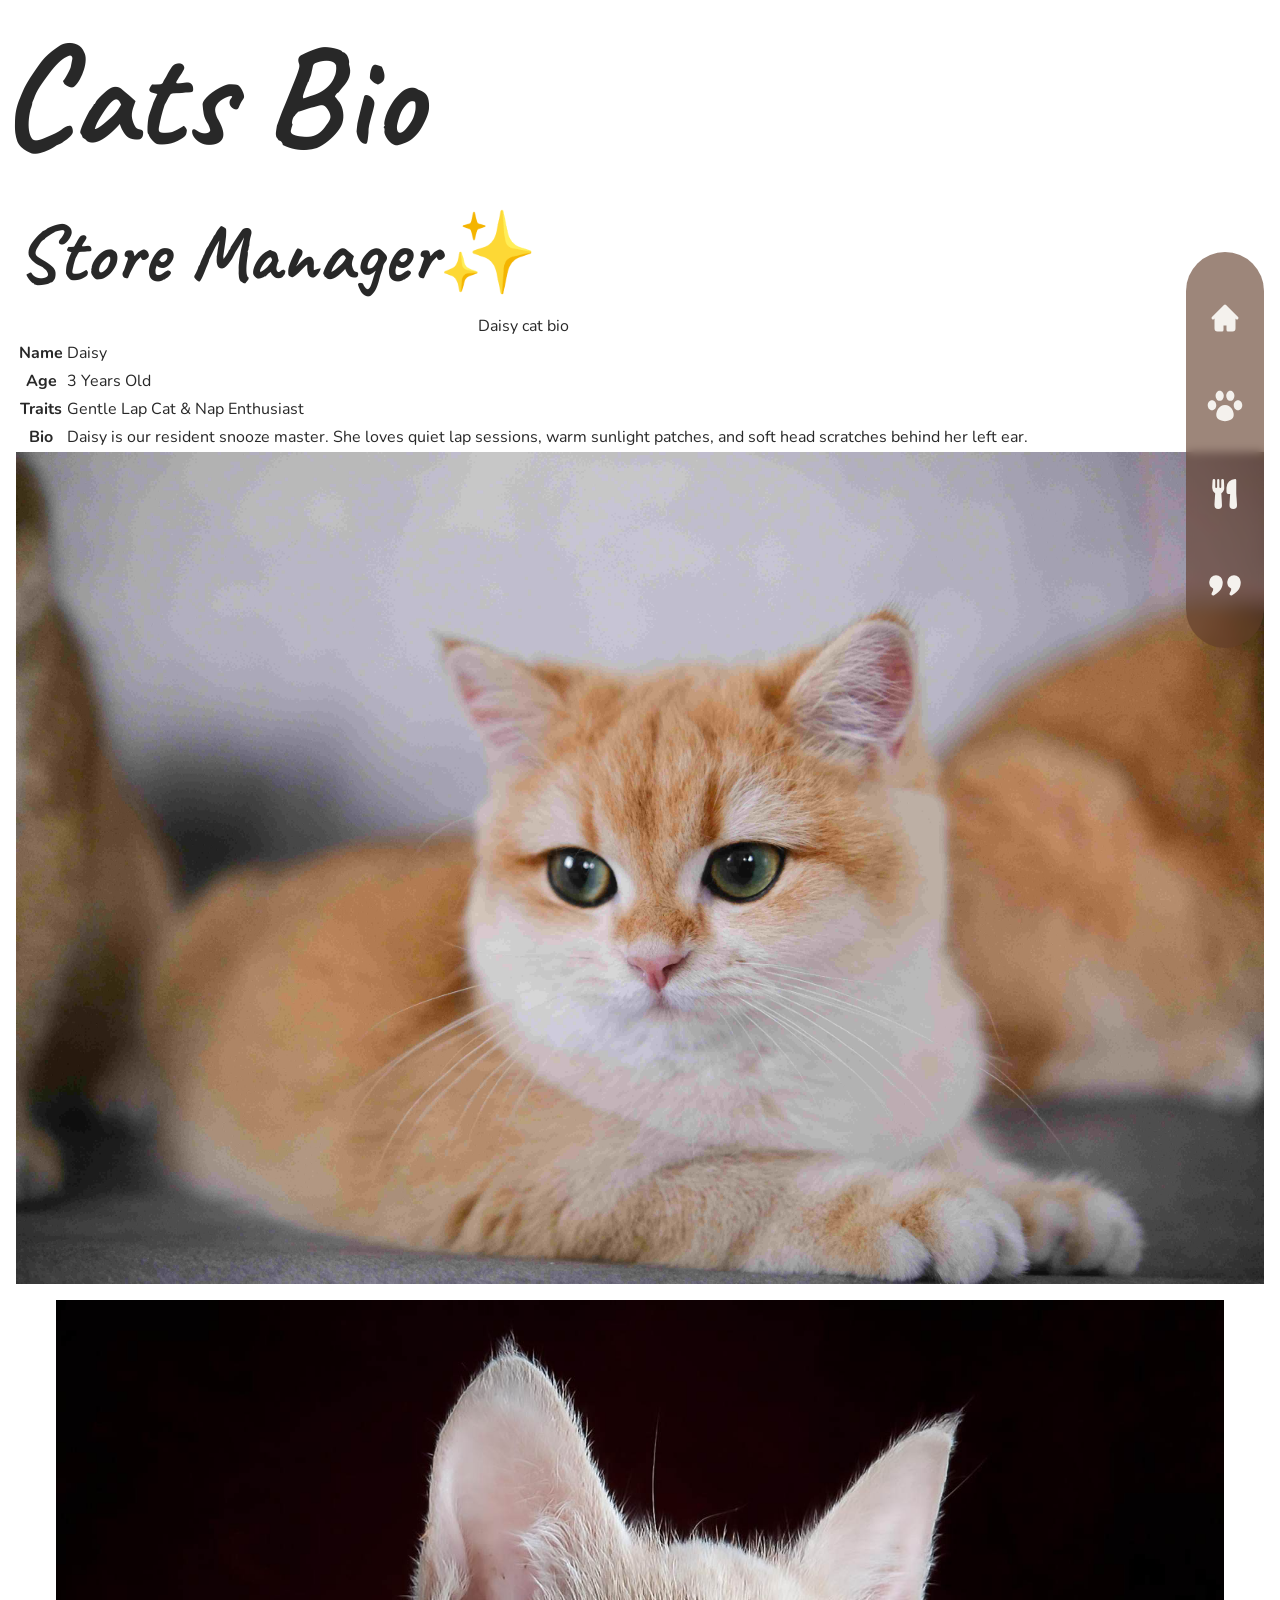
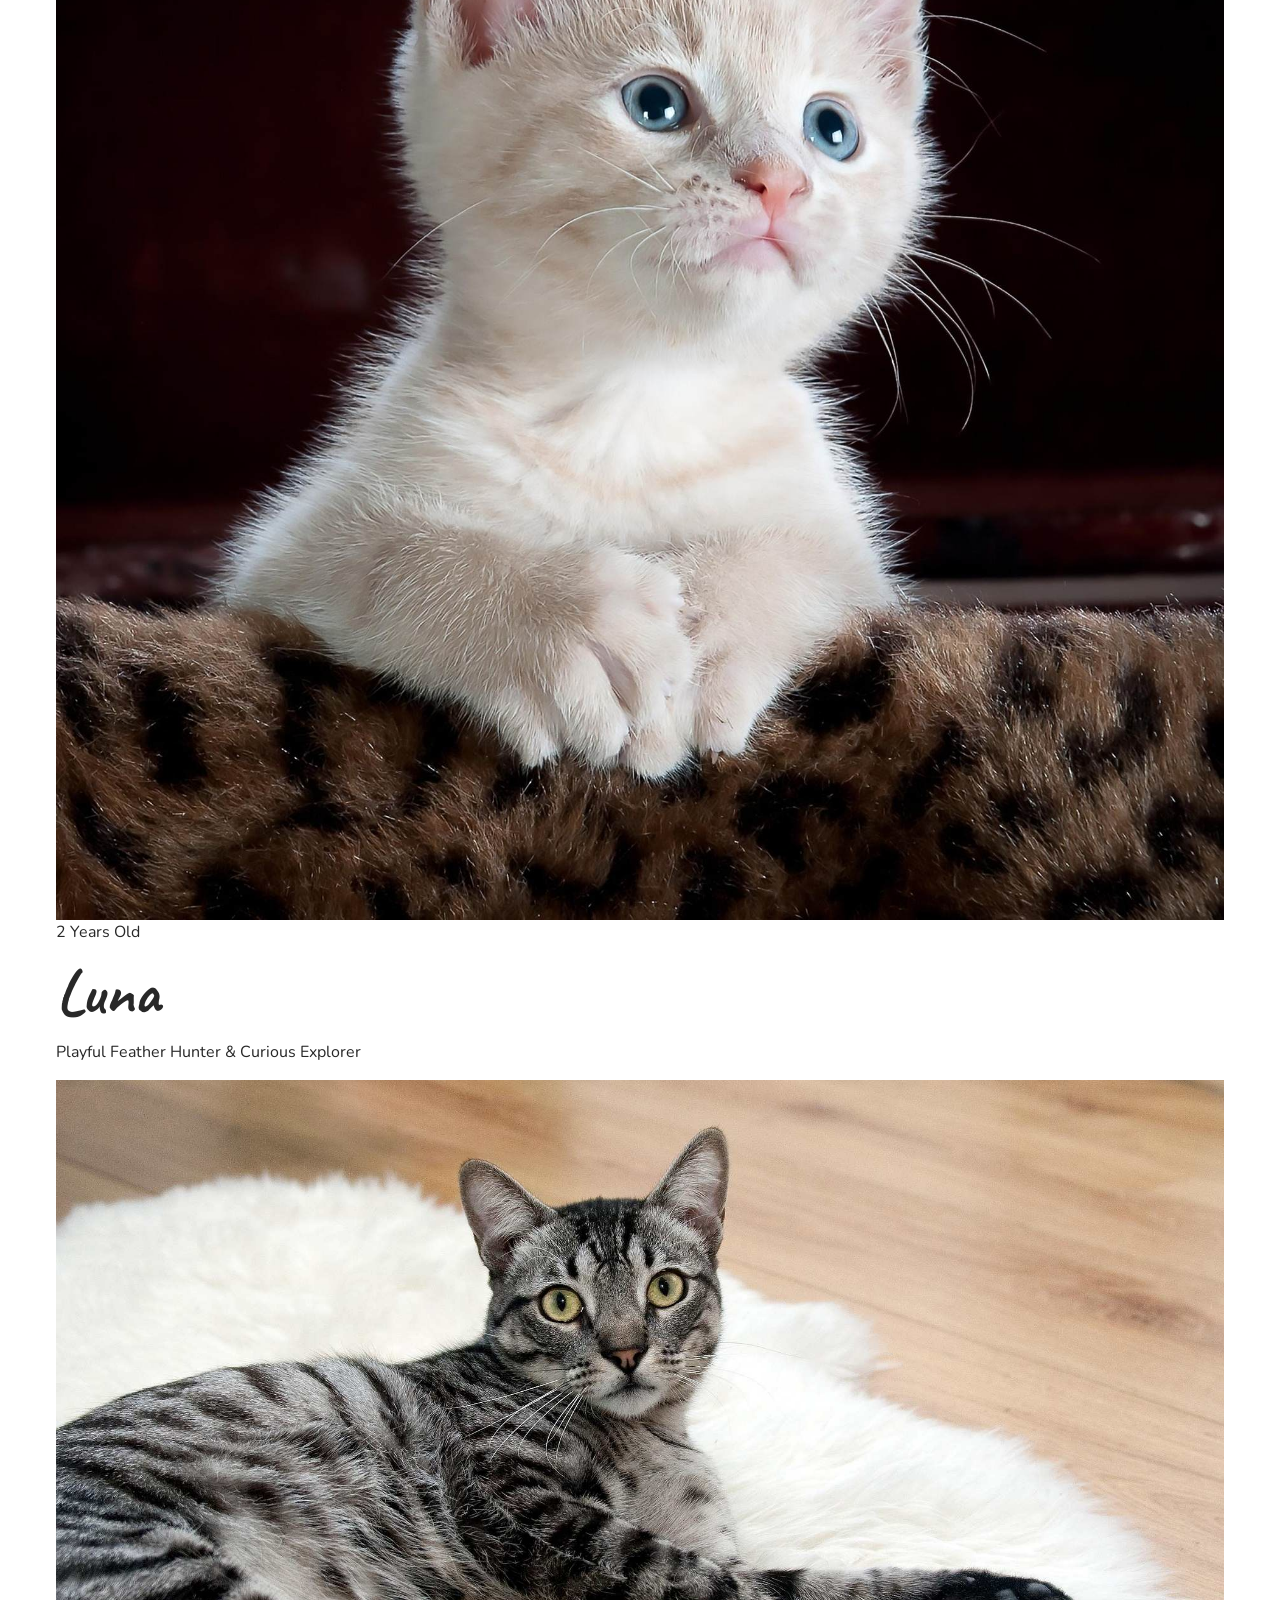
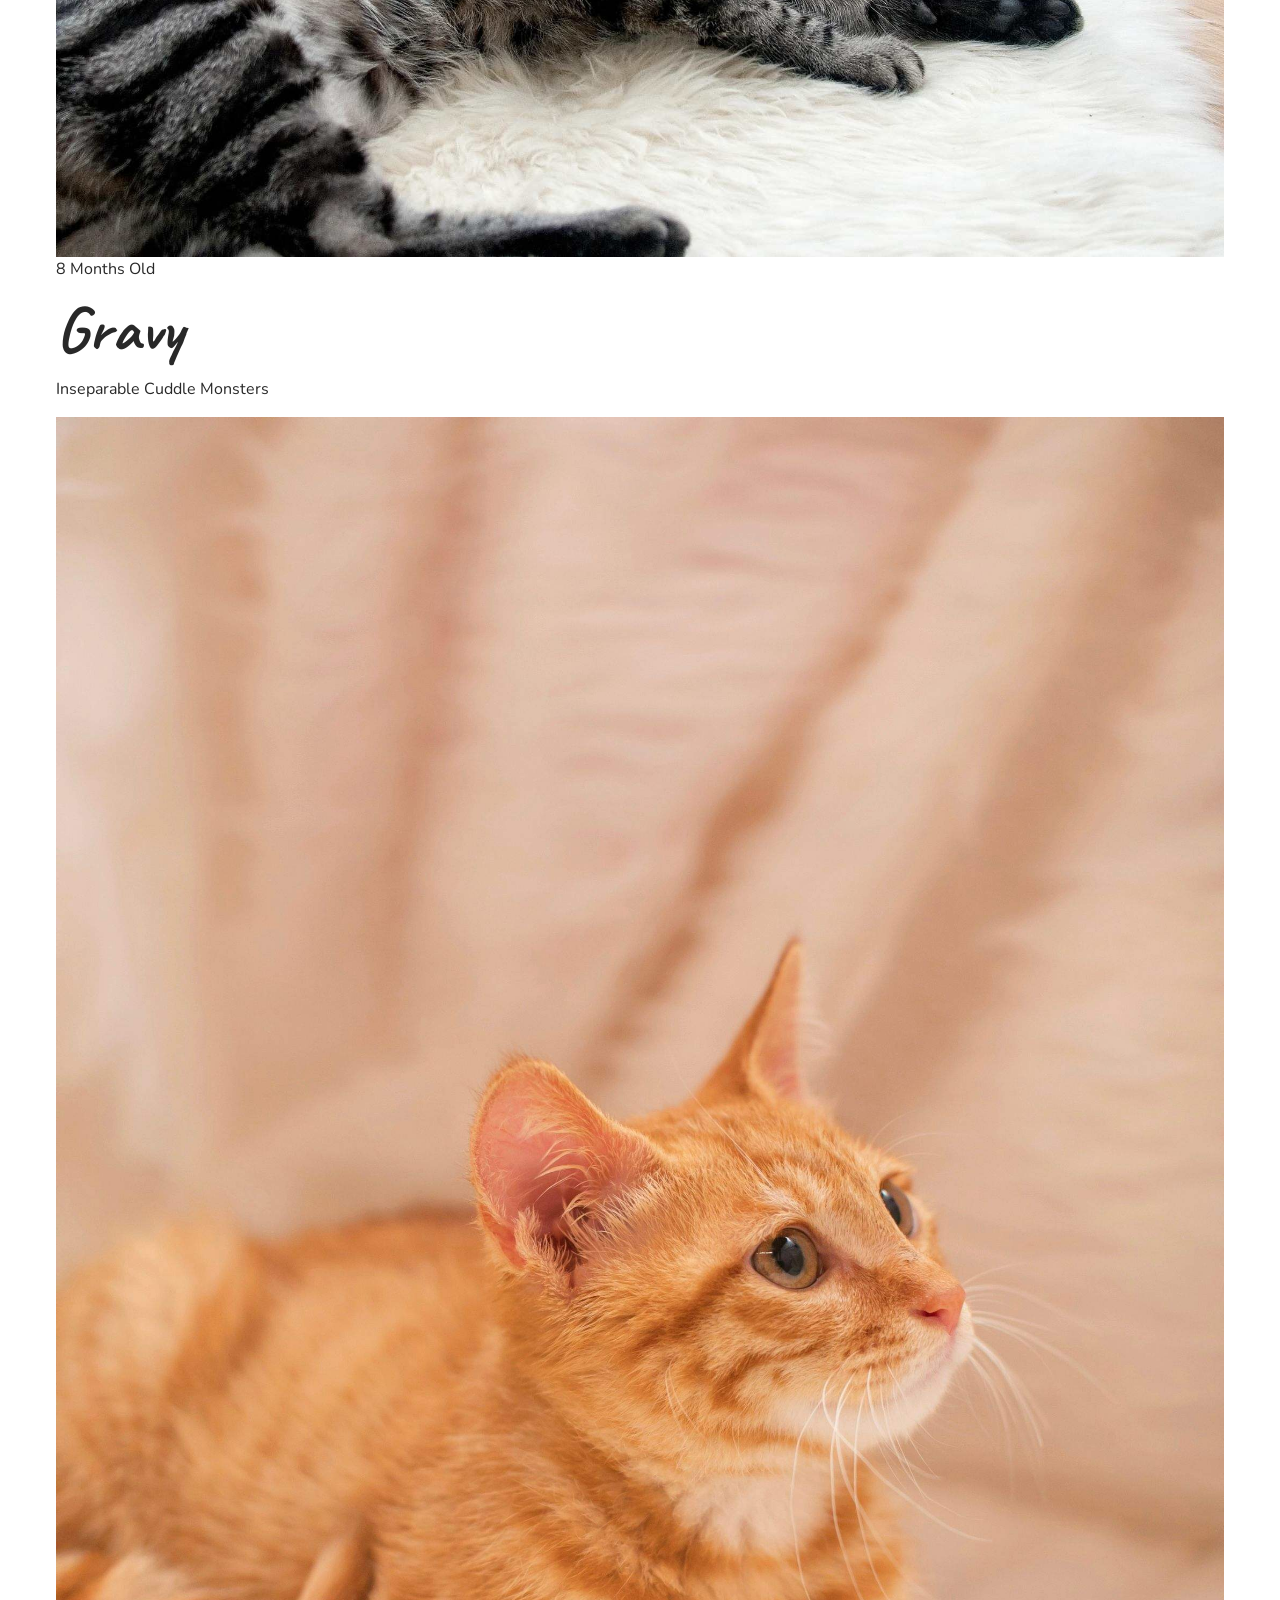
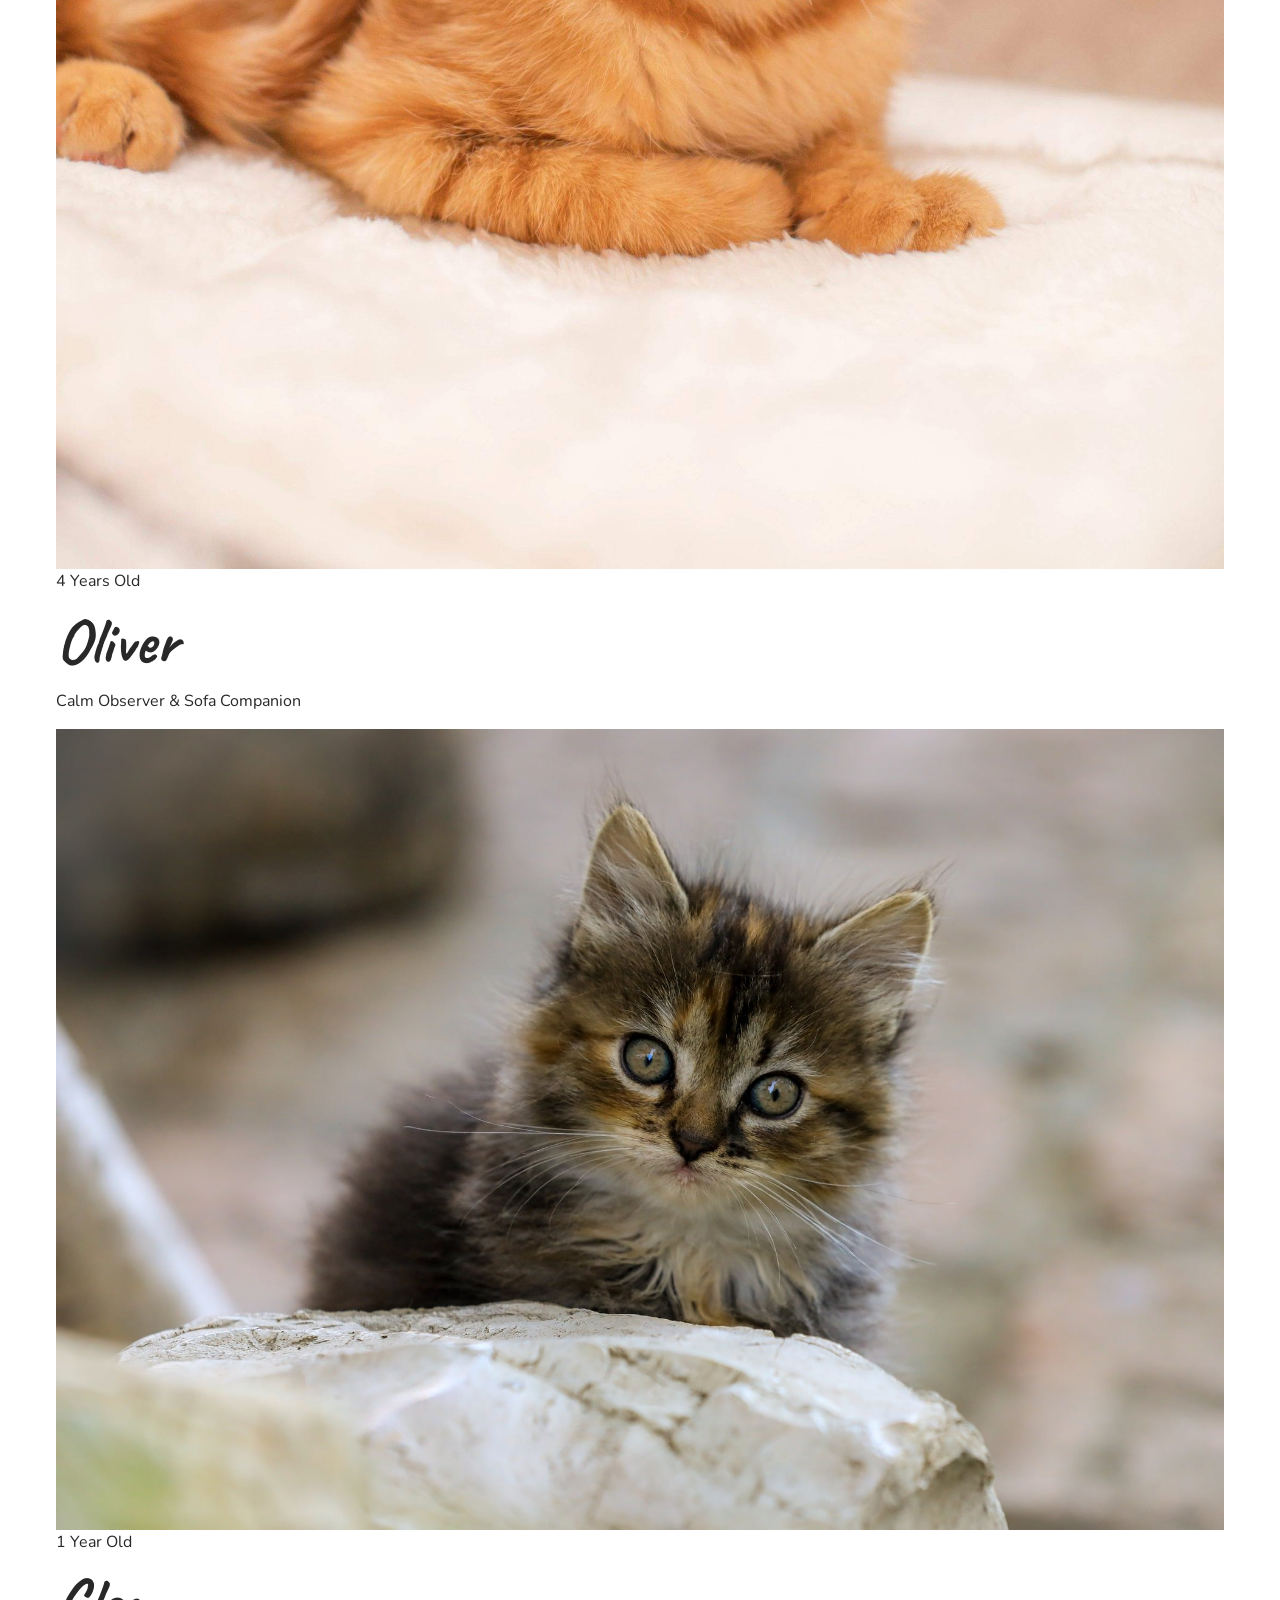
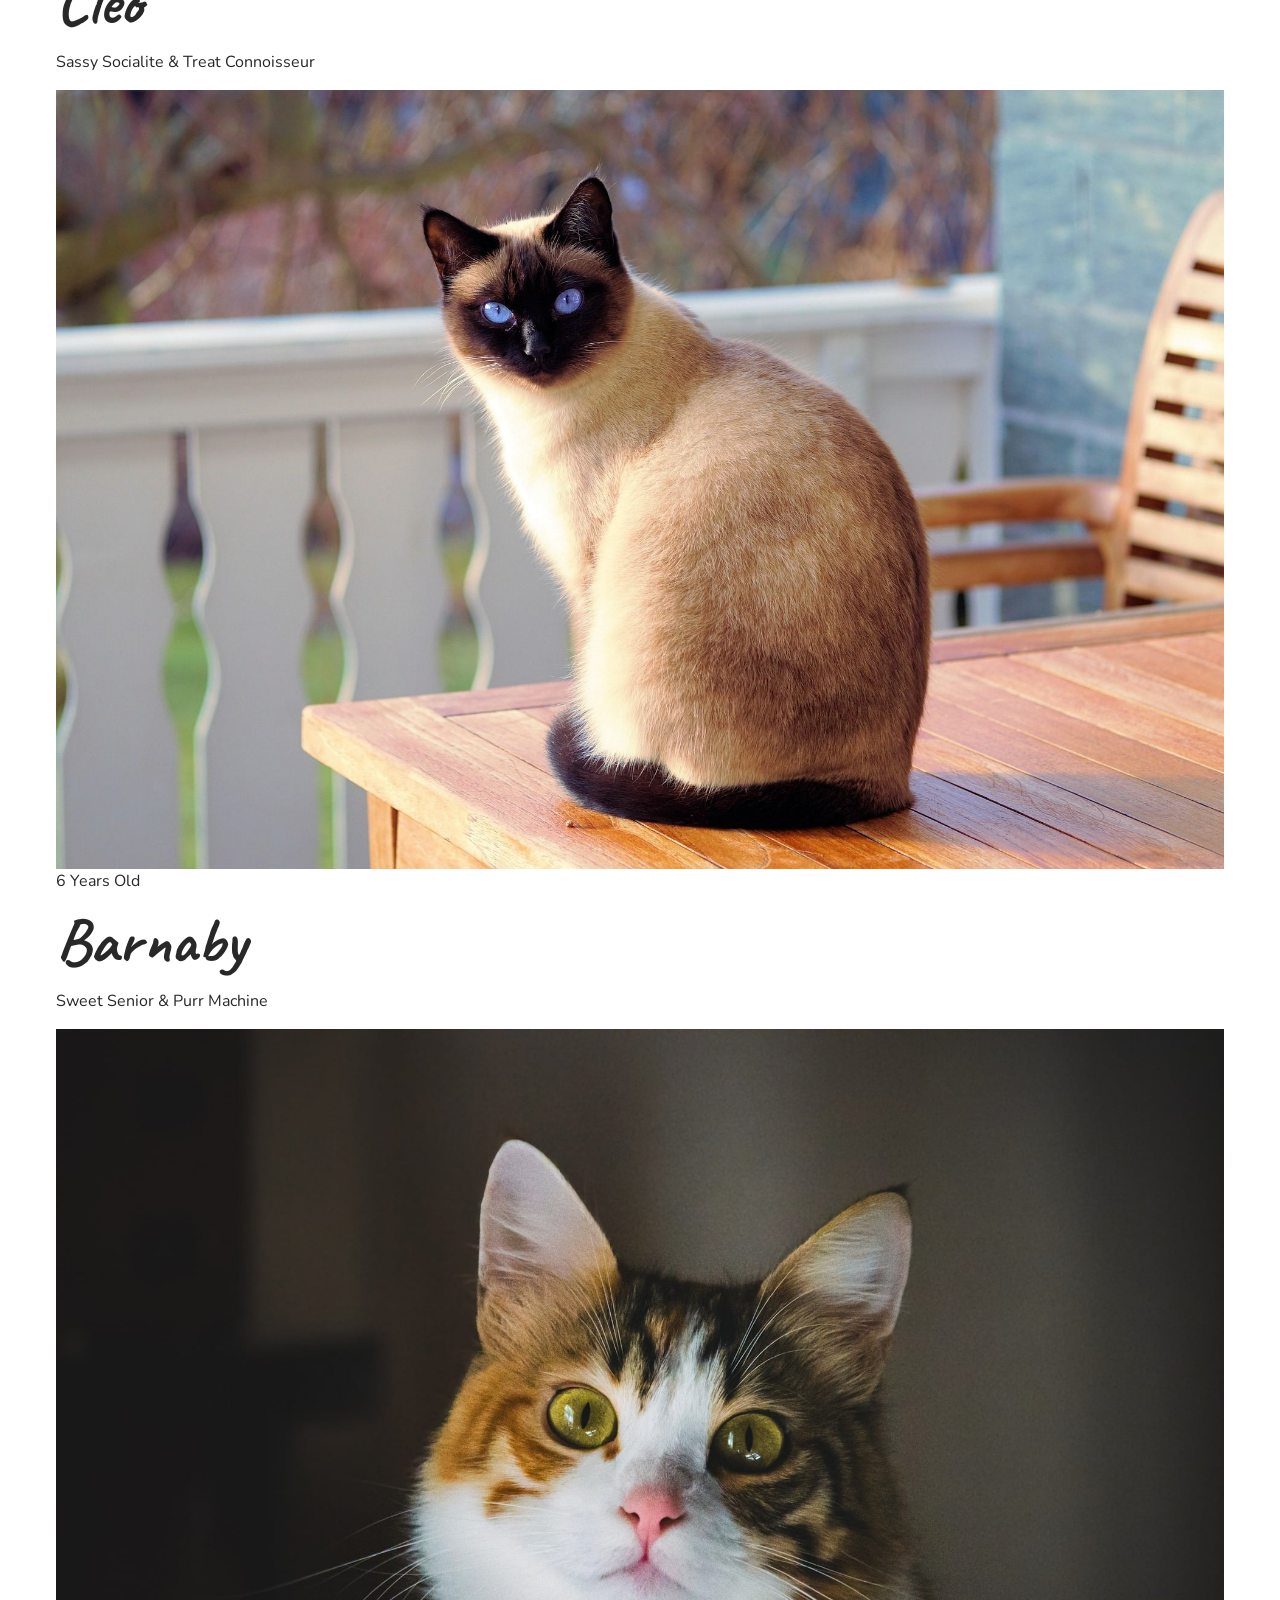
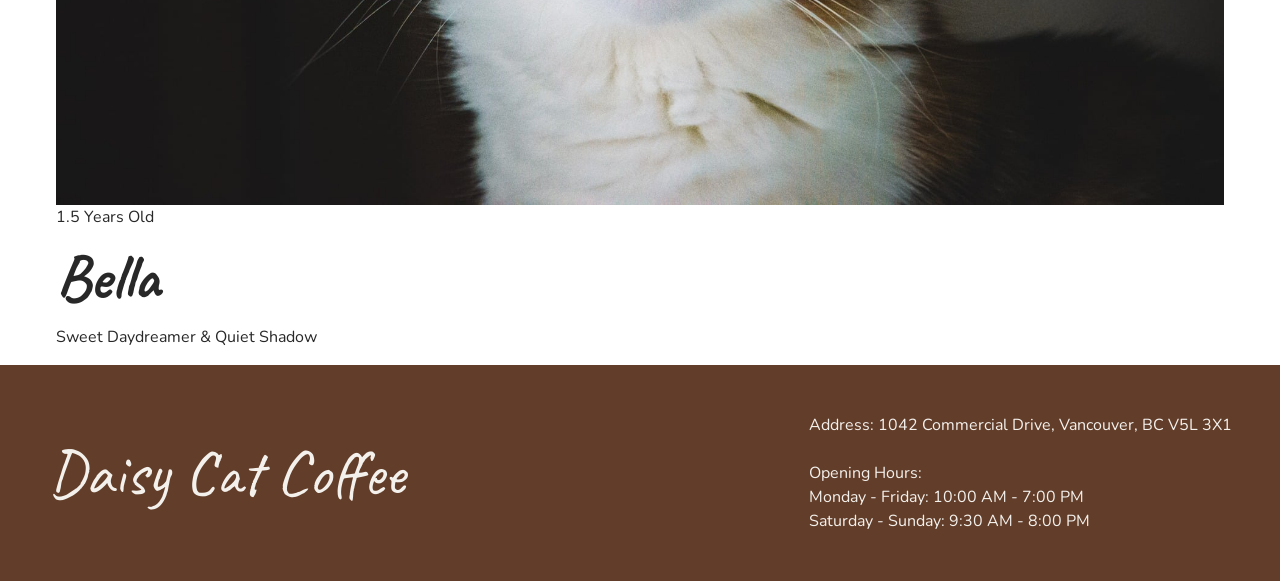
==== cats.html @ bd911490 "footer CSS completed" ====
<!doctype html>
<html lang="en">
  <head>
    <meta charset="utf-8" />
    <meta name="viewport" content="width=device-width,initial-scale=1" />
    <title>Cats</title>
        <!-- favicon -->
    <link rel="icon" type="image/svg+xml" href="images/favicon.svg" />
    <link rel="icon" type="image/x-icon" href="images/favicon.ico" />
    <link rel="apple-touch-icon" sizes="180x180" href="images/apple-touch-icon.png" />
    <link rel="manifest" href="images/site.webmanifest">
    <!-- Google Fonts -->
    <link rel="preconnect" href="https://fonts.googleapis.com" />
    <link rel="preconnect" href="https://fonts.gstatic.com" crossorigin />
    <link
      href="https://fonts.googleapis.com/css2?family=Caveat:wght@400..700&family=Playfair:ital,opsz,wght@0,5..1200,300..900;1,5..1200,300..900&family=Roboto:ital,wght@0,100..900;1,100..900&display=swap"
      rel="stylesheet"
    />
    <link rel="preconnect" href="https://fonts.googleapis.com" />
    <link rel="preconnect" href="https://fonts.gstatic.com" crossorigin />
    <link
      href="https://fonts.googleapis.com/css2?family=Caveat:wght@400..700&family=Nunito:ital,wght@0,200..1000;1,200..1000&family=Playfair:ital,opsz,wght@0,5..1200,300..900;1,5..1200,300..900&family=Roboto:ital,wght@0,100..900;1,100..900&display=swap"
      rel="stylesheet"
    />
    <link rel="stylesheet" href="styles/normalize-fwd.css" />
    <link rel="stylesheet" href="styles/styles.css" />
  </head>

  <body>
    <div class="site-wrapper">
      <header class="site-header">
        <nav class="site-navigation" id="site-navigation">
          <ul class="nav-menu" id="header-menu">
            <li>
              <a href="index.html" class="icon-link" aria-label="Home">
                <svg
                  xmlns="http://www.w3.org/2000/svg"
                  viewBox="0 0 24 24"
                  width="36"
                  height="36"
                >
                  <path
                    fill="currentColor"
                    fill-rule="evenodd"
                    d="M11.293 3.293a1 1 0 0 1 1.414 0l6 6l2 2a1 1 0 0 1-1.414 1.414L19 12.414V19a2 2 0 0 1-2 2h-3a1 1 0 0 1-1-1v-3h-2v3a1 1 0 0 1-1 1H7a2 2 0 0 1-2-2v-6.586l-.293.293a1 1 0 0 1-1.414-1.414l2-2z"
                    clip-rule="evenodd"
                  />
                </svg>
              </a>
            </li>
            <li>
              <a href="cats.html">
                <svg xmlns="http://www.w3.org/2000/svg" viewBox="0 0 14 14" width="36" height="36" >
                  <path
                    fill="currentColor"
                    fill-rule="evenodd"
                    d="M4.933 1.084c-.494 0-.906.264-1.177.621a2.2 2.2 0 0 0-.425 1.326c0 .5.153.97.425 1.327c.271.357.683.62 1.177.62c.493 0 .905-.263 1.177-.62a2.2 2.2 0 0 0 .425-1.327c0-.499-.154-.97-.425-1.326c-.272-.357-.684-.621-1.177-.621m4.134 0c-.493 0-.905.264-1.177.621a2.2 2.2 0 0 0-.425 1.326c0 .5.154.97.425 1.327c.272.357.684.62 1.177.62c.494 0 .906-.263 1.178-.62s.425-.827.425-1.327c0-.499-.154-.97-.425-1.326c-.272-.357-.684-.621-1.178-.621m2.986 3.675c-1.014 0-1.658.982-1.658 1.947s.644 1.948 1.658 1.948s1.658-.982 1.658-1.948s-.644-1.947-1.658-1.947m-10.106 0C.933 4.759.289 5.74.289 6.706s.644 1.948 1.658 1.948s1.658-.982 1.658-1.948S2.96 4.76 1.947 4.76M7 6.609c-1.166 0-2.028.625-2.579 1.4c-.543.762-.816 1.708-.816 2.477c0 .9.541 1.525 1.201 1.9c.65.368 1.465.53 2.194.53c.73 0 1.543-.162 2.193-.53c.66-.375 1.202-1 1.202-1.9c0-.769-.273-1.715-.817-2.478c-.55-.774-1.412-1.4-2.578-1.4"
                    clip-rule="evenodd"
                  />
                </svg>
              </a>
            </li>

            <li>
              <a href="menu.html">
                <svg xmlns="http://www.w3.org/2000/svg" viewBox="0 0 24 24" width="36" height="36" >
                  <path
                    fill="currentColor"
                    d="M3.743 2.816A.88.88 0 0 1 5.5 2.88v4.494a.625.625 0 1 0 1.25 0V2.75a.75.75 0 0 1 1.5 0v4.624a.625.625 0 1 0 1.25 0V2.88a.88.88 0 0 1 1.757-.064C11.3 3.428 11.5 6.37 11.5 8c0 1.35-.67 2.544-1.692 3.267c-.216.153-.268.315-.263.397c.123 1.878.455 7.018.455 7.833a2.5 2.5 0 0 1-5 0c0-.816.332-5.955.455-7.833c.005-.082-.047-.244-.263-.397A4 4 0 0 1 3.5 8c0-1.63.2-4.572.243-5.184M13 7.75A5.75 5.75 0 0 1 18.75 2a.75.75 0 0 1 .75.75v8.5c0 .318.106 1.895.225 3.642l.005.083c.13 1.908.27 3.983.27 4.522a2.5 2.5 0 0 1-5 0c0-.514.128-2.611.252-4.534c.062-.971.125-1.912.172-2.61l.023-.353h-.697A1.75 1.75 0 0 1 13 10.25z"
                  />
                </svg>
              </a>
            </li>

            <li>
              <a href="credits.html">
                <svg xmlns="http://www.w3.org/2000/svg" viewBox="0 0 16 16" width="36" height="36" >
                  <path
                    fill="currentColor"
                    d="M4 5a3.01 3.01 0 0 0-3 3c0 .725.153 1.4.54 1.956c.274.397.746.63 1.196.88c.005.79-.005.984-.629 2.023c-.407.678.377 1.443 1.045 1.02c1.418-.902 2.384-1.709 3.006-2.66C6.78 10.27 7 9.208 7 8a3.005 3.005 0 0 0-3-3m8 0a3.01 3.01 0 0 0-3 3c0 .725.153 1.4.54 1.956c.274.397.746.63 1.196.88c.005.79-.004.984-.629 2.023c-.407.678.377 1.443 1.045 1.02c1.418-.902 2.384-1.709 3.006-2.66C14.78 10.27 15 9.208 15 8a3.005 3.005 0 0 0-3-3"
                  />
                </svg>
              </a>
            </li>
          </ul>
        </nav>
      </header>

      <main>
        <h1>Cats Bio</h1>

        <section id="manerger" class="section-manerger">
          <div class="manerger-card">
            <h2>Store Manager✨</h2>

            <table class="cat-details-table">
            <caption class="sr-only">
              Daisy cat bio
            </caption>
              <tbody>
                <tr>
                  <th scope="row">Name</th>
                  <td>Daisy</td>
                </tr>
                <tr>
                  <th scope="row">Age</th>
                  <td>3 Years Old</td>
                </tr>
                <tr>
                  <th scope="row">Traits</th>
                  <td>Gentle Lap Cat & Nap Enthusiast</td>
                </tr>
                <tr>
                  <th scope="row">Bio</th>
                  <td>
                    Daisy is our resident snooze master. She loves quiet lap
                    sessions, warm sunlight patches, and soft head scratches
                    behind her left ear.
                  </td>
                </tr>
              </tbody>
            </table>
          </div>
          <img src="images/cat-1.jpg" alt="orange cat picture" />
        </section>

        <section class="cats-grid" aria-label="Our Resident Cats">
          <figure class="cat-card">
            <img
              src="images/cat-2.jpg"
              alt="Luna the gentle cream kitten"
              class="cat-img"
            />
            <figcaption class="cat-info">
              <span class="cat-age">2 Years Old</span>
              <h3 class="cat-name">Luna</h3>
              <p class="cat-trait">Playful Feather Hunter & Curious Explorer</p>
            </figcaption>
          </figure>

          <figure class="cat-card">
            <img
              src="images/cat-3.jpg"
              alt="Gravy the silver tabby cat"
              class="cat-img"
            />
            <figcaption class="cat-info">
              <span class="cat-age">8 Months Old</span>
              <h3 class="cat-name">Gravy</h3>
              <p class="cat-trait">Inseparable Cuddle Monsters</p>
            </figcaption>
          </figure>

          <figure class="cat-card">
            <img
              src="images/cat-4.jpg"
              alt="Oliver, a chubby ginger tabby cat resting comfortably on a soft beige blanket"
              class="cat-img"
            />
            <figcaption class="cat-info">
              <span class="cat-age">4 Years Old</span>
              <h3 class="cat-name">Oliver</h3>
              <p class="cat-trait">Calm Observer & Sofa Companion</p>
            </figcaption>
          </figure>

          <figure class="cat-card">
            <img
              src="images/cat-5.jpg"
              alt="Cleo, an adorable fluffy calico kitten with striking markings sitting on a rock"
              class="cat-img"
            />
            <figcaption class="cat-info">
              <span class="cat-age">1 Year Old</span>
              <h3 class="cat-name">Cleo</h3>
              <p class="cat-trait">Sassy Socialite & Treat Connoisseur</p>
            </figcaption>
          </figure>

          <figure class="cat-card">
            <img
              src="images/cat-6.jpg"
              alt="Barnaby, a blue-eyed Siamese mix cat with dark seal-point markings perching on an outdoor wooden table"
              class="cat-img"
            />
            <figcaption class="cat-info">
              <span class="cat-age">6 Years Old</span>
              <h3 class="cat-name">Barnaby</h3>
              <p class="cat-trait">Sweet Senior & Purr Machine</p>
            </figcaption>
          </figure>

          <figure class="cat-card">
            <img
              src="images/cat-7.jpg"
              alt="Bella, a sweet white and calico cat with bright green eyes looking curiously upward"
              class="cat-img"
            />
            <figcaption class="cat-info">
              <span class="cat-age">1.5 Years Old</span>
              <h3 class="cat-name">Bella</h3>
              <p class="cat-trait">Sweet Daydreamer & Quiet Shadow</p>
            </figcaption>
          </figure>

        </section>
      </main>

      <footer id="contact" class="site-footer">
        <p class="site-logo">Daisy Cat Coffee</p>
        <div class="footer-text">
          <p >
            Address: 1042 Commercial Drive, Vancouver, BC V5L 3X1 <br /><br />
            Opening Hours: <br />
            Monday - Friday: 10:00 AM - 7:00 PM <br />
            Saturday - Sunday: 9:30 AM - 8:00 PM
          </p>
        </div>
      </footer>
    </div>
  </body>
</html>
---- styles/styles.css ----
/*--------------------------------------------------------------
>>> TABLE OF CONTENTS:
----------------------------------------------------------------
# Generic (CALLED IN ANOTHER FILE)
	- Normalize
	- Box sizing
	- Media width
# Base
	- Typography
	- Elements
	- Links
# Layouts
# Components
	- Header
	- Main
	- Footer
--------------------------------------------------------------*/

/*--------------------------------------------------------------
# Base
--------------------------------------------------------------*/
:root{

  --bg-color:#f4f1ed;
  --primary-color:#d0bbaa;
  --secondary-color:#623e2a;
  --secondary-cover:#623e2a54;
}

/* Typography
--------------------------------------------- */
body {
  font-family: "Nunito", sans-serif;
  font-size: 1rem;
  font-weight: 400;
  line-height: 1.5;
  color: #282828;
  background-color: transparent;
}

h1,
h2,
h3,
h4,
h5,
h6 {
  font-family: "Caveat", Times , serif;
  margin: 0;
  font-size: 1.75rem;
}

h1 {
  font-size: 6rem;
  line-height: 0.9;
  margin: 2rem 0;
}

h2 {
  font-size: 5rem;
}

h3 {
  font-size: 4rem;
}

@media (min-width: 50em) {
  h1 {
    font-size: 9rem;
  }
}

p {
  margin: 0;
  padding: 0;
}

/* Elements
--------------------------------------------- */
ul {
  text-decoration: none;
  padding: 0;
  margin: 0;
}
section {
  padding: 0 1rem;
}

/* Links
--------------------------------------------- */
a,
a:visited {
  color: var(--secondary-color);
  text-decoration: none;
}

a:hover,
a:focus,
a:active {
  text-decoration: underline;
}

/*--------------------------------------------------------------
# Layout
--------------------------------------------------------------*/
.site-wrapper {
  background-color: transparent;
  margin: 0 auto;
  width: 100%;
  overflow-x: hidden;
}
/*--------------------------------------------------------------
# Components
--------------------------------------------------------------*/

/* Header
--------------------------------------------- */
.site-header {
  background-color: #623e2a9f;
  backdrop-filter: blur(5px);
  display: flex;
  position:fixed;
  bottom: 0;
  left:0;
  right:0;
  padding:0;
  z-index: 1000;
}
.site-navigation {
  width: 100%;  
}
.site-navigation ul{
  list-style: none;
  padding: 0 ;
  margin: 0 ;
  display: flex;
  justify-content: space-around;
  align-items: center;
}
.site-navigation a {
  display: block;
  padding: 1rem;
  color:var(--bg-color);
}


@media (min-width: 65em) {
  .site-header {
    left:auto;
    top:50%;
    bottom: auto;
    transform: translateY(-50%);
    border-radius: 50px;
    padding:2rem 0;
    margin:0 1rem 0 0;
  }

  .site-navigation {
    padding: 0 5px ;
  }

  .site-navigation ul {
    display: flex;
    flex-direction: column;
    justify-content: space-around;
    gap:20px;
  }

    .site-navigation a  {
      display: flex;
      justify-content: center;
      align-items: center;
      transition: transform 0.2s ease, opacity 0.2s ease;
  }

  .site-navigation a :hover {
    color: white;
    transform: scale(1.05);
  }
}


/* Main
--------------------------------------------- */
.page-header {
  padding: 100px 10% 50px;
  display: flex;
  flex-direction: column;
  align-items: flex-start;
  justify-content: center;
}

.page-header p {
  padding: 0.5rem 1rem;
  border-radius: 50px;
  backdrop-filter: blur(5px);
  text-align: left;
  background-color: transparent;
}

.section-about {
  display: flex;
  flex-direction: column;
  align-items: flex-start;
  justify-content: center;
  padding: 10%;
}
.section-about img {
  width: 100%;
  object-fit: cover;
  border-radius: 20px 20px 0 0;
}
.about-card {
  padding: 2rem;
  border-radius: 0 0 20px 20px;
  box-shadow: 0 4px 6px rgba(0, 0, 0, 0.1);
  -webkit-backdrop-filter: blur(5px);
  backdrop-filter: blur(5px);
  background-color: rgba(255, 255, 255, 0.318);
  border: 1.5px solid rgb(250, 245, 245);
}
.about-card h2 {
  font-size: 3rem;
}

@media (min-width: 50em) {
  .page-header {
    height: 700px;
    align-items: center;
    justify-content: center;
    padding: 0;
  }

  .page-header p {
    background-color: rgba(255, 255, 255, 0.233);
    padding: 0.5rem 5rem;
    border-radius: 50px;
    backdrop-filter: blur(5px);
  }
  .section-about {
    flex-direction: row;
    align-items: center;
    justify-content: center;
  }
  .section-about img {
    display: block;
    width: calc(50%);
    aspect-ratio: 1 / 1;
    object-fit: cover;
    border-radius: 20px 0 0 20px;
  }
  .about-card {
    width: calc(50%);
    aspect-ratio: 1 / 1;
    padding: 0 4rem;
    border-radius: 0 20px 20px 0;
    display: flex;
    flex-direction: column;
    justify-content: center;
  }
  .about-card p {
    font-size: 1.3rem;
  }
}
.section-works {
  display: flex;
  flex-direction: column;
  align-items: center;
  background-image: linear-gradient(
    rgba(255, 255, 255, 0.7),
    rgba(255, 255, 255, 0.7)
  );
  padding: 5rem 10%;
}
.works-wrapper {
  display: flex;
  flex-direction: column;
  justify-content: center;
  gap: 4rem;
}
.works-title {
  padding-bottom: 2rem;
}
.work {
  box-shadow: 0 4px 6px rgba(0, 0, 0, 0.1);
  border-radius: 20px;
  overflow: hidden;
}
.work-image {
  width: 100%;
  object-fit: cover;
}

.work-text {
  display: flex;
  flex-direction: row;
  justify-content: space-between;
  align-items: center;
  background-color: #ffffff;
  padding: 1rem;
}

@media (min-width: 50em) {
  .works-wrapper {
    flex-direction: row;
    flex-wrap: wrap;
    gap: 1rem;
  }
  .work {
    width: calc(25% - 0.85rem);
  }
  .work-text {
    flex-direction: column;
    justify-content: space-between;
    height: 10rem;
  }
}
/* Footer
--------------------------------------------- */
.site-footer {
  color:#f4f1ed;
  background-color:var(--secondary-color);
  display: flex;
  flex-direction: column;
  gap: 2rem;
  padding: 2rem 1rem 9rem 1rem;
  align-items: center;
  text-align: center;
}

.site-logo{
  font-family: "Caveat", Times,serif;
  font-size: 3rem;
}

@media (min-width: 50em) {
  .site-footer {
    flex-direction: row;
    justify-content: space-between;
    align-items: center;
    padding:3rem;
  }
  .footer-text {
    text-align: left;
  }
  .site-logo{
  font-family: "Caveat", Times,serif;
  font-size: 4rem;
  }
}
/* ------------------------ */
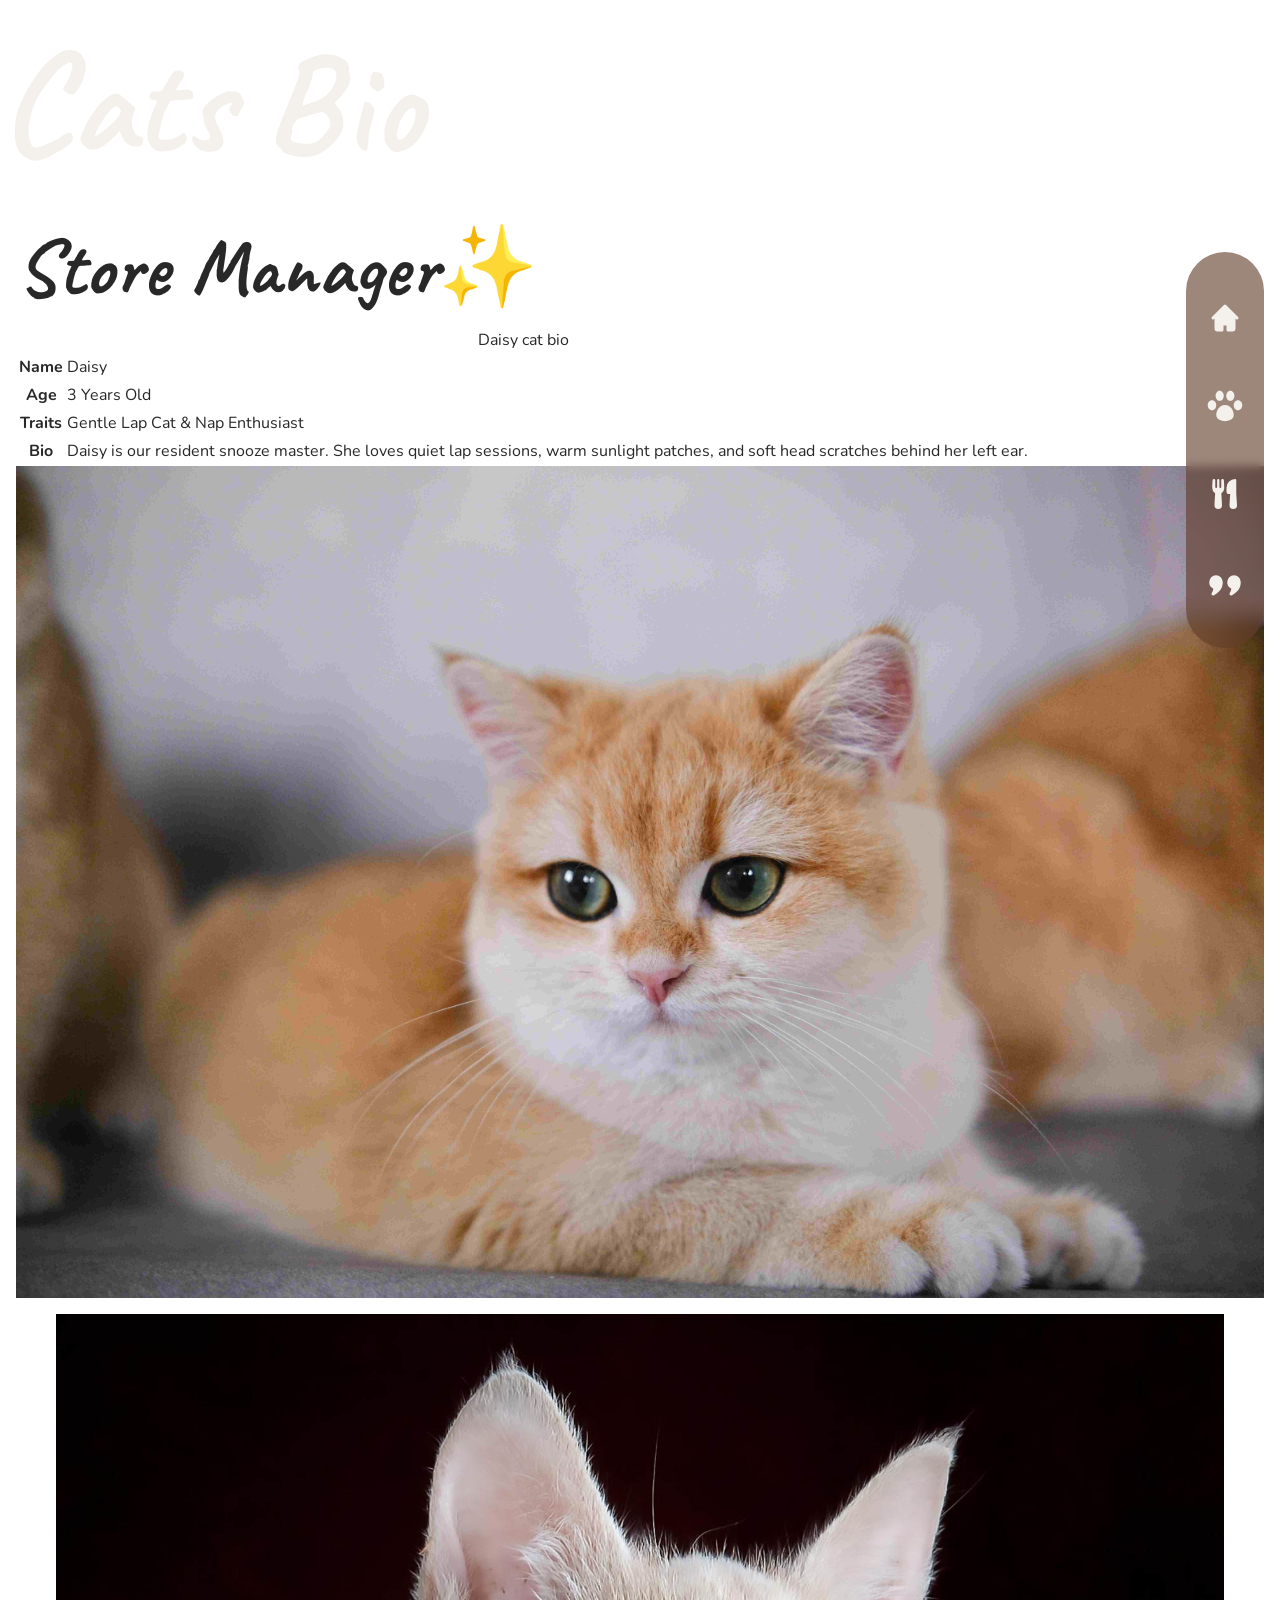
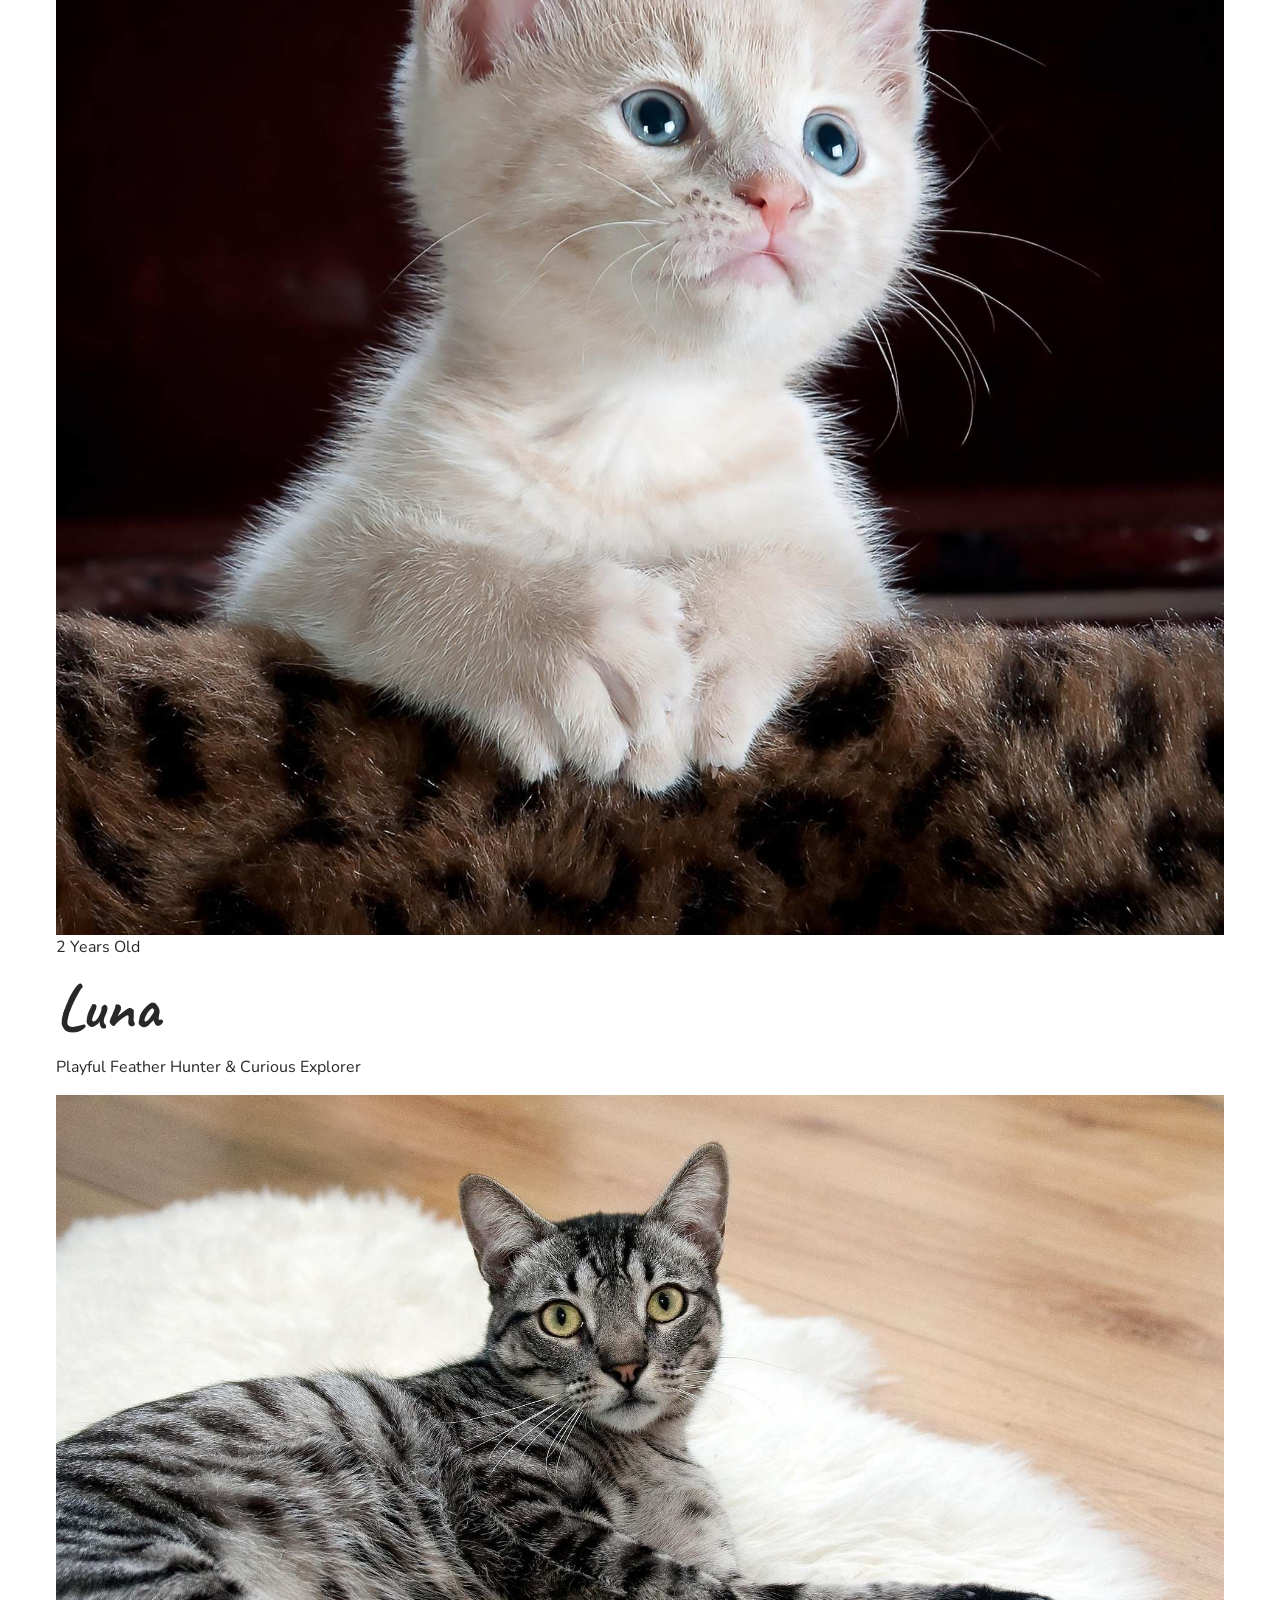
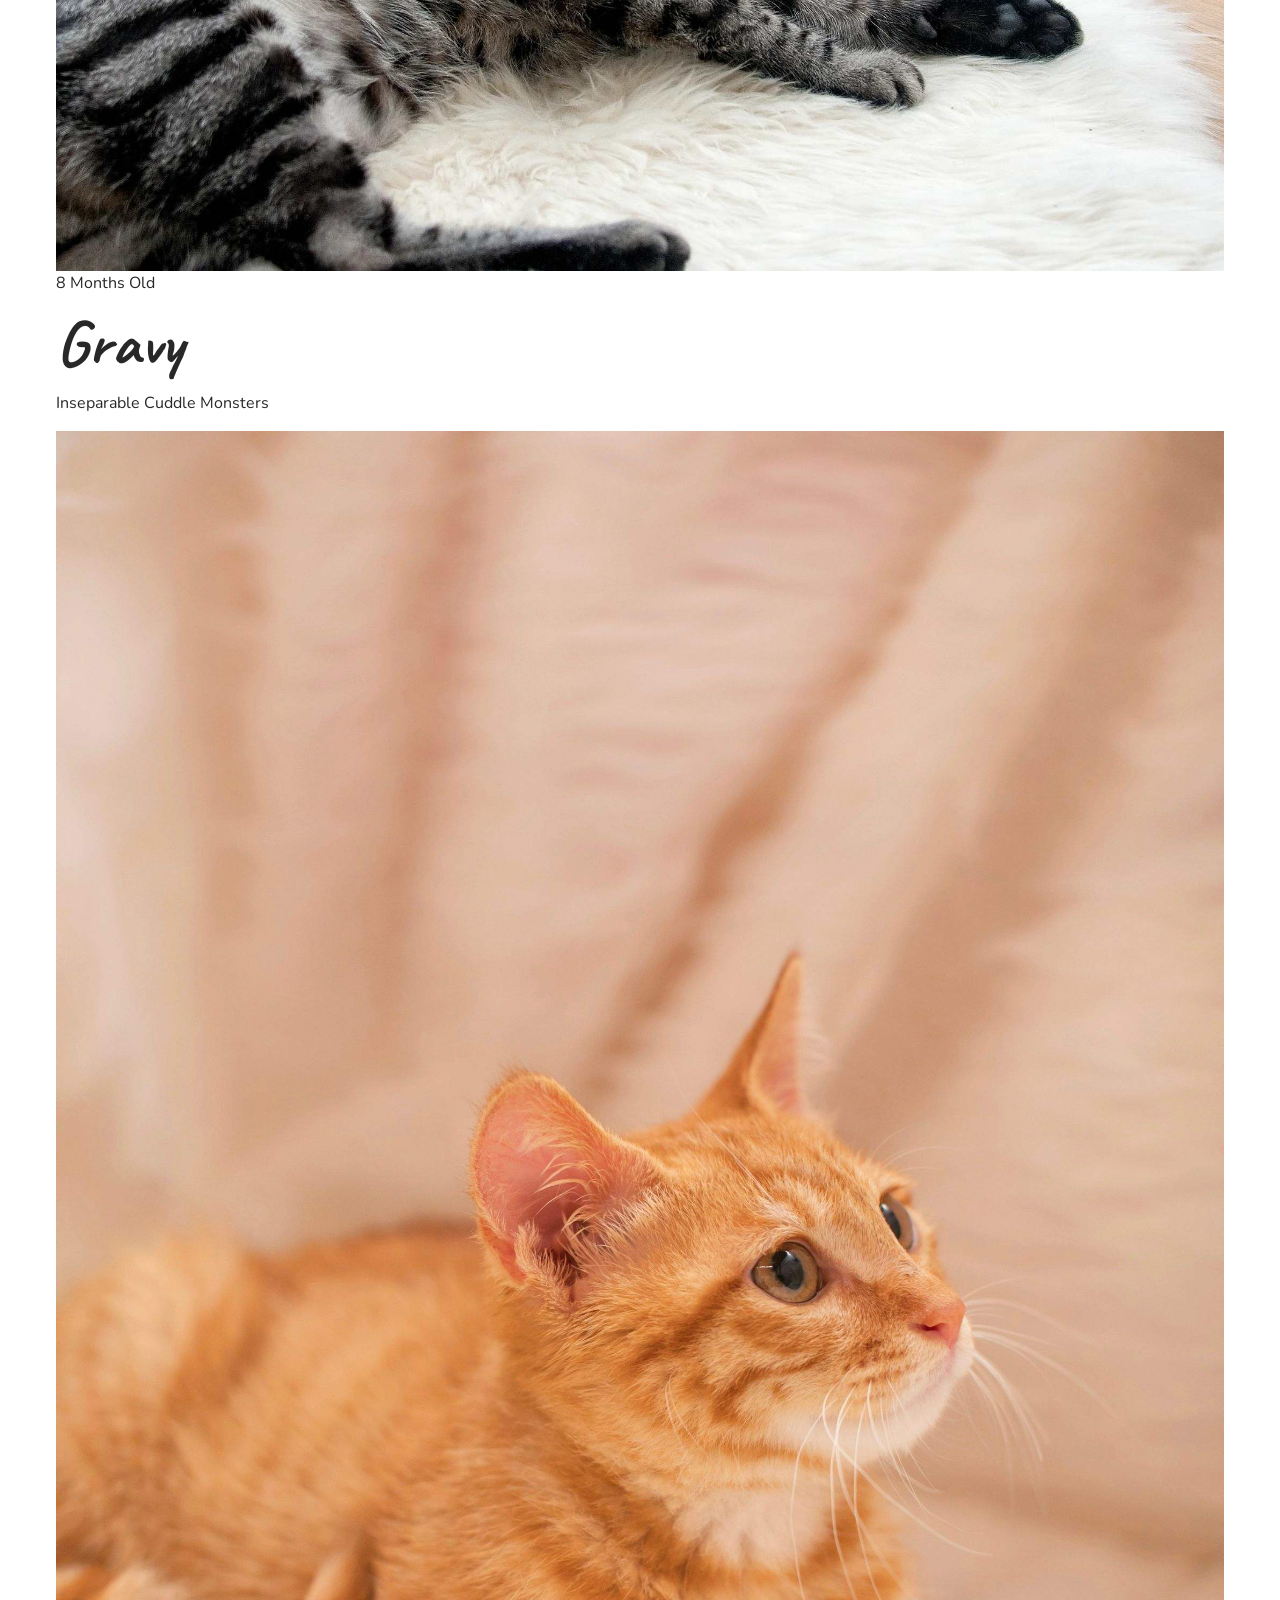
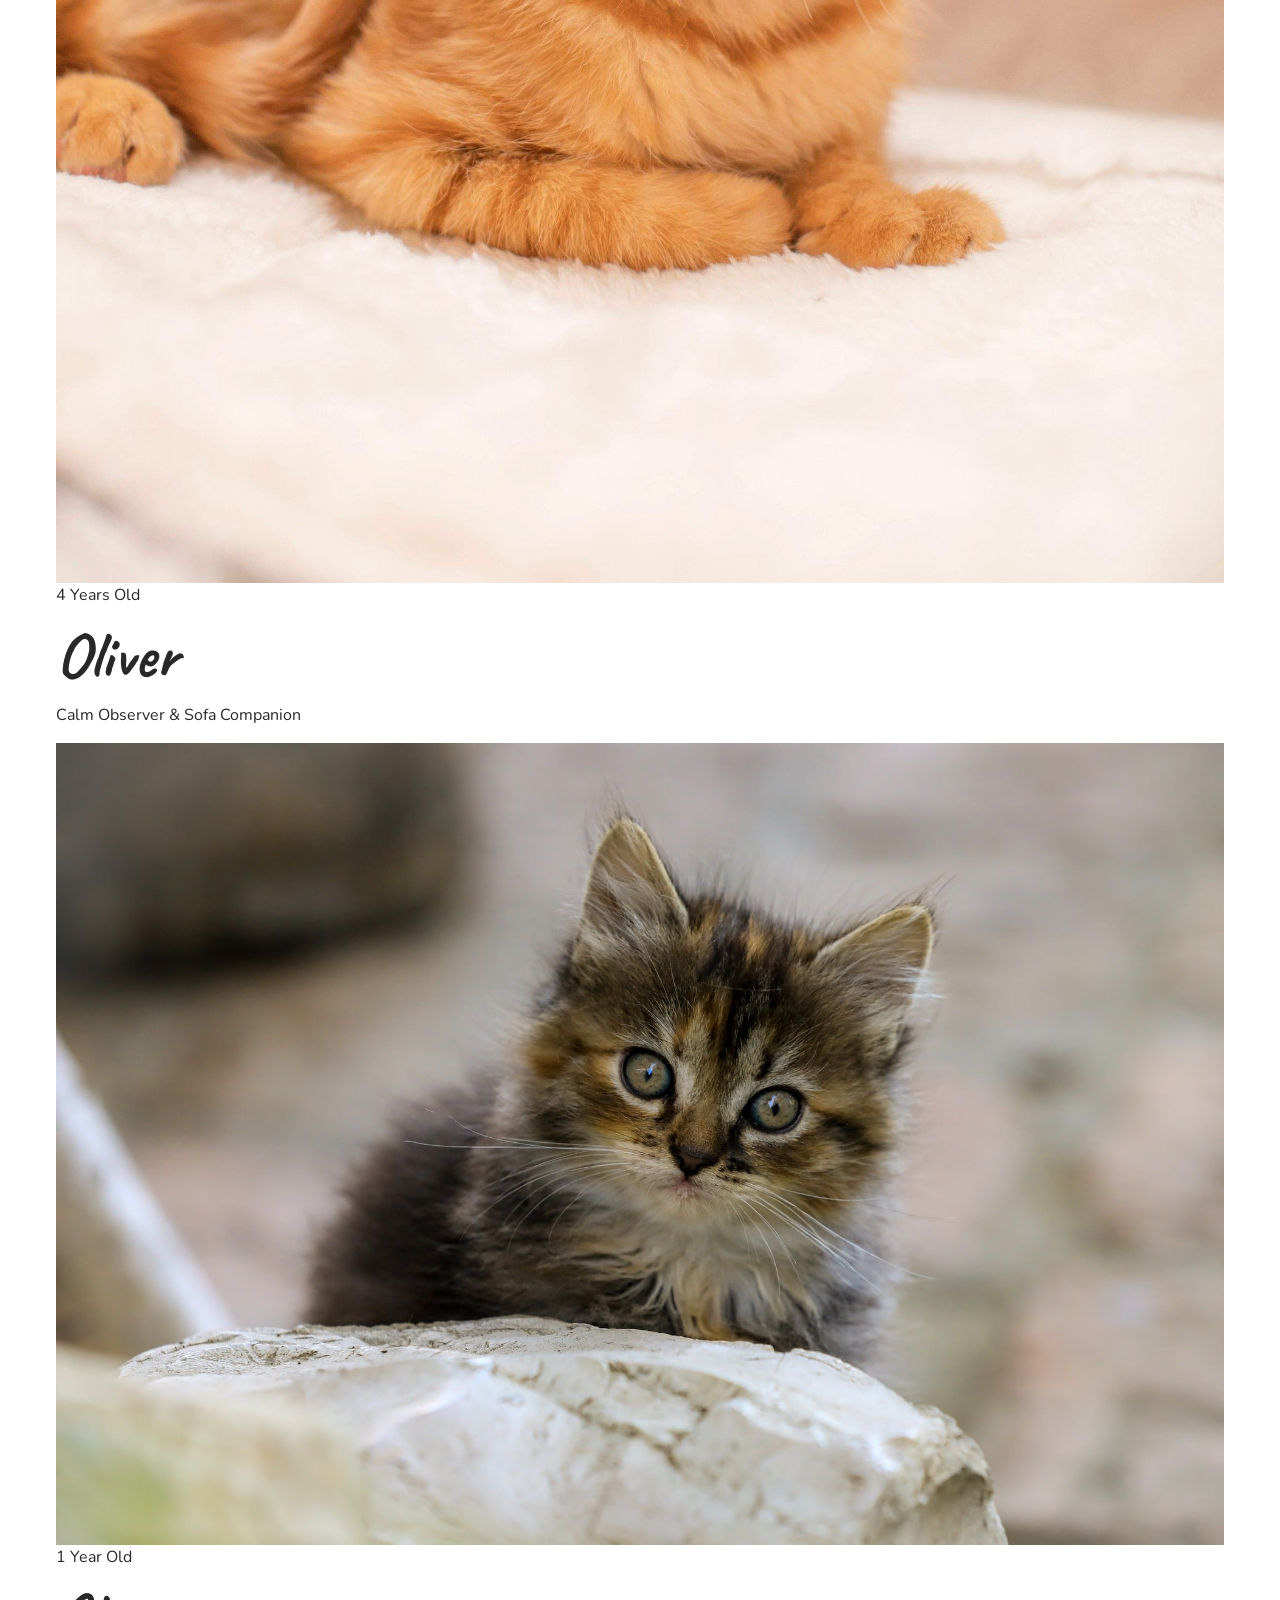
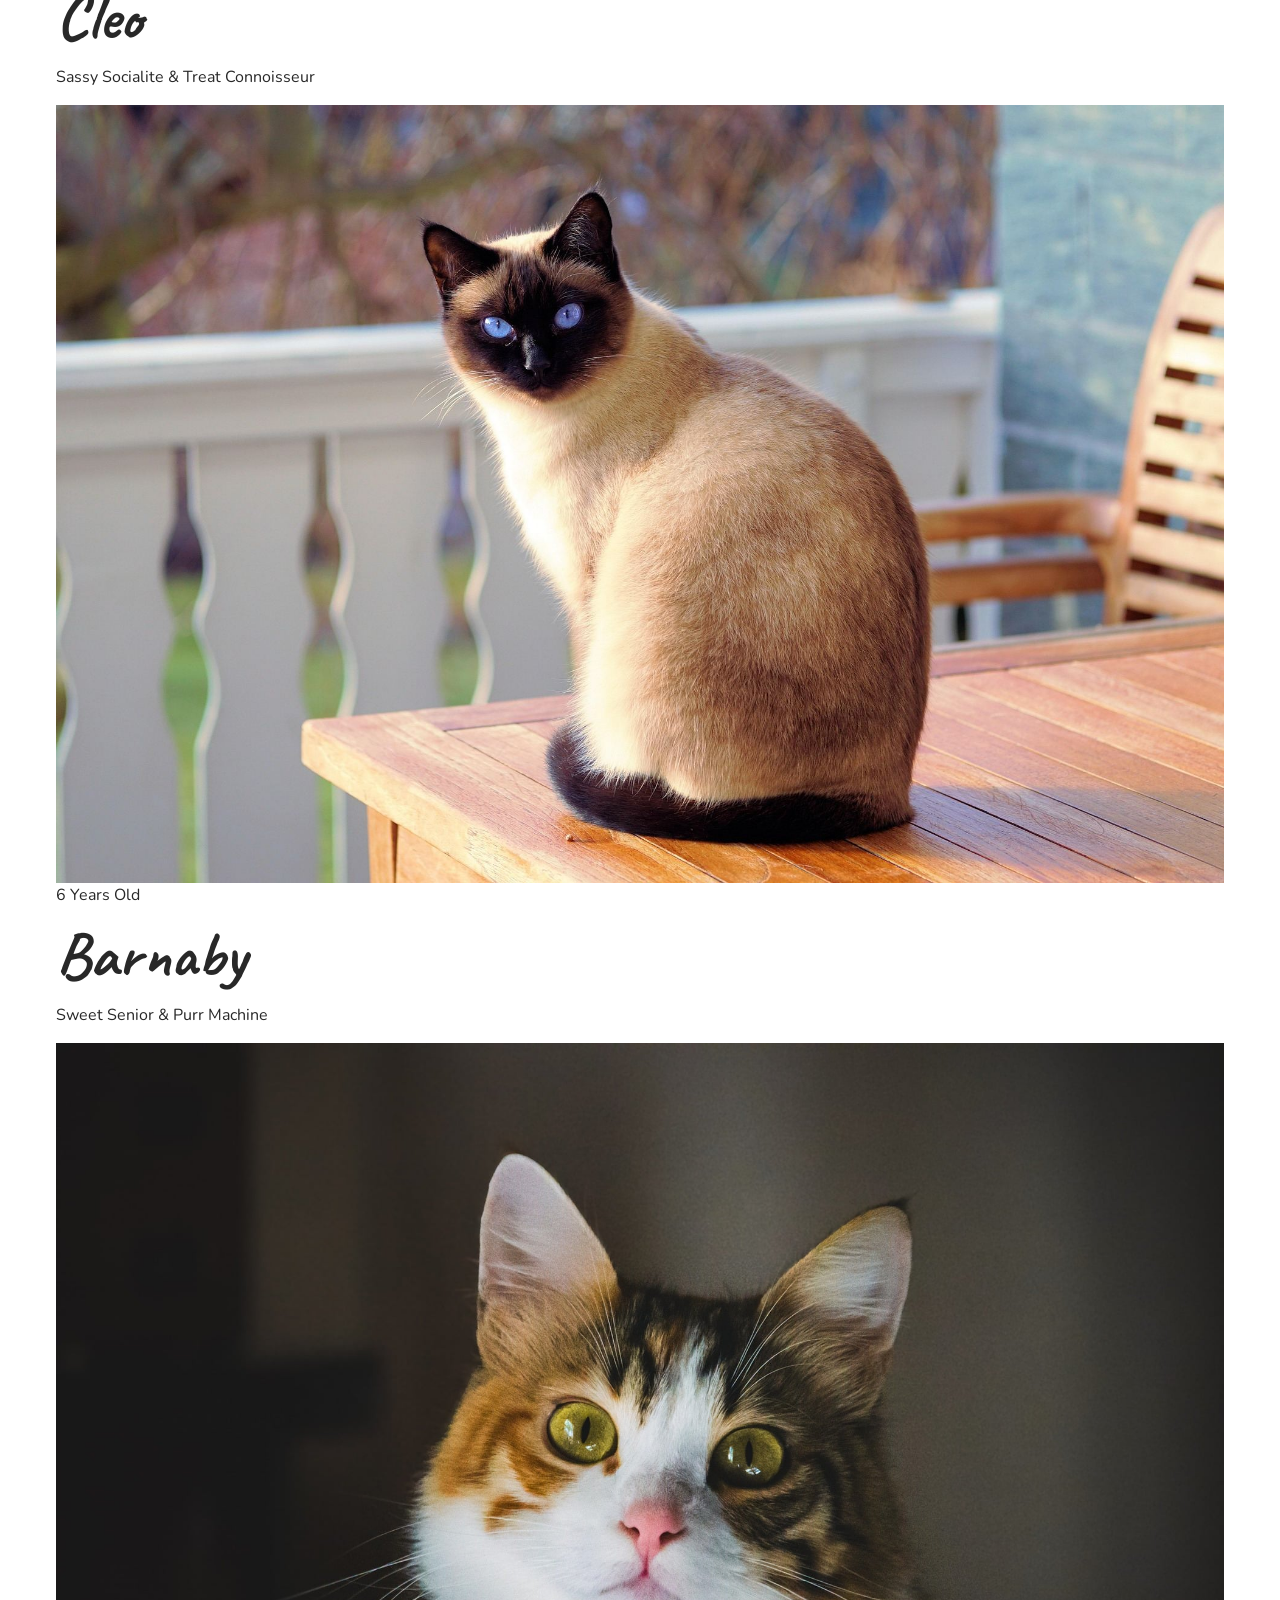
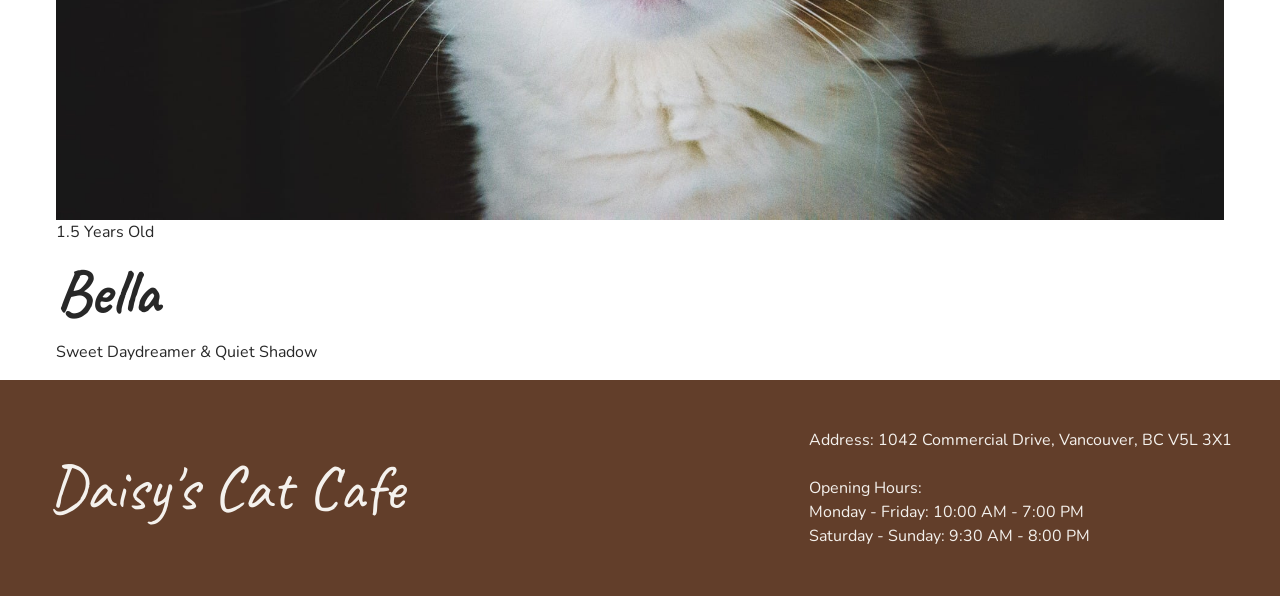
==== commit c7d5223c: "home and credits page completed" ====
--- a/cats.html
+++ b/cats.html
@@ -207,7 +207,7 @@
       </main>
 
       <footer id="contact" class="site-footer">
-        <p class="site-logo">Daisy Cat Coffee</p>
+        <p class="site-logo">Daisy's Cat Cafe</p>
         <div class="footer-text">
           <p >
             Address: 1042 Commercial Drive, Vancouver, BC V5L 3X1 <br /><br />
@@ -219,4 +219,5 @@
       </footer>
     </div>
   </body>
+  <script src="scripts/scripts.js" ></script>
 </html>
--- a/styles/styles.css
+++ b/styles/styles.css
@@ -19,12 +19,11 @@
 /*--------------------------------------------------------------
 # Base
 --------------------------------------------------------------*/
-:root{
-
-  --bg-color:#f4f1ed;
-  --primary-color:#d0bbaa;
-  --secondary-color:#623e2a;
-  --secondary-cover:#623e2a54;
+:root {
+  --bg-color: #f4f1ed;
+  --primary-color: #d0bbaa;
+  --secondary-color: #623e2a;
+  --secondary-cover: #623e2a66;
 }
 
 /* Typography
@@ -36,6 +35,8 @@
   line-height: 1.5;
   color: #282828;
   background-color: transparent;
+  cursor: url("data:image/svg+xml;utf8,<svg xmlns='http://www.w3.org/2000/svg' viewBox='0 0 14 14' width='28' height='28'><path fill='%23C86D51' fill-rule='evenodd' clip-rule='evenodd' d='M4.933 1.084c-.494 0-.906.264-1.177.621a2.2 2.2 0 0 0-.425 1.326c0 .5.153.97.425 1.327c.271.357.683.62 1.177.62c.493 0 .905-.263 1.177-.62a2.2 2.2 0 0 0 .425-1.327c0-.499-.154-.97-.425-1.326c-.272-.357-.684-.621-1.177-.621m4.134 0c-.493 0-.905.264-1.177.621a2.2 2.2 0 0 0-.425 1.326c0 .5.154.97.425 1.327c.272.357.684.62 1.177.62c.494 0 .906-.263 1.178-.62s.425-.827.425-1.327c0-.499-.154-.97-.425-1.326c-.272-.357-.684-.621-1.178-.621m2.986 3.675c-1.014 0-1.658.982-1.658 1.947s.644 1.948 1.658 1.948s1.658-.982 1.658-1.948s-.644-1.947-1.658-1.947m-10.106 0C.933 4.759.289 5.74.289 6.706s.644 1.948 1.658 1.948s1.658-.982 1.658-1.948S2.96 4.76 1.947 4.76M7 6.609c-1.166 0-2.028.625-2.579 1.4c-.543.762-.816 1.708-.816 2.477c0 .9.541 1.525 1.201 1.9c.65.368 1.465.53 2.194.53c.73 0 1.543-.162 2.193-.53c.66-.375 1.202-1 1.202-1.9c0-.769-.273-1.715-.817-2.478c-.55-.774-1.412-1.4-2.578-1.4'/></svg>") 6 6, auto;
+
 }
 
 h1,
@@ -44,15 +45,16 @@
 h4,
 h5,
 h6 {
-  font-family: "Caveat", Times , serif;
+  font-family: "Caveat", Times, serif;
   margin: 0;
   font-size: 1.75rem;
 }
 
 h1 {
-  font-size: 6rem;
-  line-height: 0.9;
+  font-size: 5rem;
+  line-height: 1;
   margin: 2rem 0;
+  color: var(--bg-color);
 }
 
 h2 {
@@ -118,20 +120,20 @@
   background-color: #623e2a9f;
   backdrop-filter: blur(5px);
   display: flex;
-  position:fixed;
+  position: fixed;
   bottom: 0;
-  left:0;
-  right:0;
-  padding:0;
+  left: 0;
+  right: 0;
+  padding: 0;
   z-index: 1000;
 }
 .site-navigation {
-  width: 100%;  
-}
-.site-navigation ul{
+  width: 100%;
+}
+.site-navigation ul {
   list-style: none;
-  padding: 0 ;
-  margin: 0 ;
+  padding: 0;
+  margin: 0;
   display: flex;
   justify-content: space-around;
   align-items: center;
@@ -139,37 +141,38 @@
 .site-navigation a {
   display: block;
   padding: 1rem;
-  color:var(--bg-color);
-}
-
+  color: var(--bg-color);
+}
 
 @media (min-width: 65em) {
   .site-header {
-    left:auto;
-    top:50%;
+    left: auto;
+    top: 50%;
     bottom: auto;
     transform: translateY(-50%);
     border-radius: 50px;
-    padding:2rem 0;
-    margin:0 1rem 0 0;
+    padding: 2rem 0;
+    margin: 0 1rem 0 0;
   }
 
   .site-navigation {
-    padding: 0 5px ;
+    padding: 0 5px;
   }
 
   .site-navigation ul {
     display: flex;
     flex-direction: column;
     justify-content: space-around;
-    gap:20px;
-  }
-
-    .site-navigation a  {
-      display: flex;
-      justify-content: center;
-      align-items: center;
-      transition: transform 0.2s ease, opacity 0.2s ease;
+    gap: 20px;
+  }
+
+  .site-navigation a {
+    display: flex;
+    justify-content: center;
+    align-items: center;
+    transition:
+      transform 0.2s ease,
+      opacity 0.2s ease;
   }
 
   .site-navigation a :hover {
@@ -178,23 +181,101 @@
   }
 }
 
+/* Footer
+--------------------------------------------- */
+.site-footer {
+  color: #f4f1ed;
+  background-color: var(--secondary-color);
+  display: flex;
+  flex-direction: column;
+  gap: 2rem;
+  padding: 2rem 1rem 9rem 1rem;
+  align-items: center;
+  text-align: center;
+}
+
+.site-logo {
+  font-family: "Caveat", Times, serif;
+  font-size: 3rem;
+}
+
+@media (min-width: 50em) {
+  .site-footer {
+    flex-direction: row;
+    justify-content: space-between;
+    align-items: center;
+    padding: 3rem;
+  }
+  .footer-text {
+    text-align: left;
+  }
+  .site-logo {
+    font-family: "Caveat", Times, serif;
+    font-size: 4rem;
+  }
+}
+/* ------------------------ */
 
 /* Main
 --------------------------------------------- */
+
+/* Home Page */
+
 .page-header {
-  padding: 100px 10% 50px;
-  display: flex;
-  flex-direction: column;
-  align-items: flex-start;
+  display: flex;
+  flex-direction: column;
+  align-items: center;
   justify-content: center;
-}
-
-.page-header p {
-  padding: 0.5rem 1rem;
-  border-radius: 50px;
-  backdrop-filter: blur(5px);
-  text-align: left;
-  background-color: transparent;
+  width: 100%;
+  height: 800px;
+}
+
+.page-header video {
+  width: 100%;
+  height: 100%;
+  object-fit: cover;
+  object-position: center;
+  position: relative;
+}
+
+.hero-content {
+  position: absolute;
+  top: 0;
+  left: 0;
+  right: 0;
+
+  display: flex;
+  flex-direction: column;
+  justify-content: space-between;
+  text-align: center;
+  padding: 4rem 0;
+
+  width: 100%;
+  height: inherit;
+  color: var(--bg-color);
+  background-image: linear-gradient(
+    var(--secondary-cover),
+    var(--secondary-cover)
+  );
+}
+
+.hero-content p {
+  font-weight: 700;
+  font-size: large;
+}
+
+@media (min-width: 50em) {
+  .page-header {
+    height: 100vh;
+  }
+
+  .page-header p {
+    padding: 0.5rem 5rem;
+    border-radius: 50px;
+  }
+  .hero-content {
+    justify-content: center;
+  }
 }
 
 .section-about {
@@ -203,148 +284,214 @@
   align-items: flex-start;
   justify-content: center;
   padding: 10%;
+  background-color: var(--primary-color);
+}
+
+.card-background {
+  position: relative;
+  display: block;
+  margin: 2.5rem;
+  border-radius: 20px;
+  order: -1;
+  width: 80%;
+}
+.card-background::before {
+  content: "";
+  position: absolute;
+  top: -24px;
+  left: -24px;
+  width: 100%;
+  height: 100%;
+  background-color: var(--bg-color);
+  border-radius: 20px;
+  z-index: 0;
+  box-shadow: 0 8px 20px rgba(0, 0, 0, 0.05);
 }
 .section-about img {
-  width: 100%;
+  position: relative;
+  display: block;
+  width: 100%;
+  height: auto;
+  aspect-ratio: 1 / 1;
   object-fit: cover;
-  border-radius: 20px 20px 0 0;
-}
+  border-radius: 20px;
+  z-index: 3;
+}
+
 .about-card {
-  padding: 2rem;
-  border-radius: 0 0 20px 20px;
-  box-shadow: 0 4px 6px rgba(0, 0, 0, 0.1);
-  -webkit-backdrop-filter: blur(5px);
-  backdrop-filter: blur(5px);
-  background-color: rgba(255, 255, 255, 0.318);
-  border: 1.5px solid rgb(250, 245, 245);
+  display: flex;
+  flex-direction: column;
+  padding: 2rem 0;
+  gap: 10px;
 }
 .about-card h2 {
   font-size: 3rem;
-}
-
-@media (min-width: 50em) {
-  .page-header {
-    height: 700px;
-    align-items: center;
-    justify-content: center;
-    padding: 0;
-  }
-
-  .page-header p {
-    background-color: rgba(255, 255, 255, 0.233);
-    padding: 0.5rem 5rem;
-    border-radius: 50px;
-    backdrop-filter: blur(5px);
-  }
+  line-height: 1;
+}
+.cta-button {
+  display: flex;
+  gap: 20px;
+  width: 100%;
+  justify-content: end;
+  margin: 2rem 0 0 0;
+}
+
+.cta-button a {
+  display: flex;
+  width: 5rem;
+  aspect-ratio: 1/1;
+  border: 1px solid var(--secondary-color);
+  border-radius: 50%;
+  align-items: center;
+  justify-content: center;
+}
+
+.cta-button a:hover {
+  background-color: var(--secondary-color);
+  color: var(--bg-color);
+  font-weight: 500;
+  text-decoration: none;
+}
+
+@media (min-width: 50em) {
   .section-about {
     flex-direction: row;
     align-items: center;
     justify-content: center;
+    gap: 1rem;
+    height: 100vh;
+  }
+  .card-background {
+    width: 40%;
   }
   .section-about img {
-    display: block;
-    width: calc(50%);
-    aspect-ratio: 1 / 1;
-    object-fit: cover;
-    border-radius: 20px 0 0 20px;
+    width: auto;
   }
   .about-card {
-    width: calc(50%);
-    aspect-ratio: 1 / 1;
-    padding: 0 4rem;
-    border-radius: 0 20px 20px 0;
-    display: flex;
-    flex-direction: column;
-    justify-content: center;
+    order: -1;
+    width: 45%;
+    gap: 1rem;
+  }
+  .about-card h2 {
+    font-size: 5rem;
   }
   .about-card p {
     font-size: 1.3rem;
   }
-}
-.section-works {
+  .cta-button {
+    justify-content: start;
+  }
+  .cta-button a {
+    font-weight: 700;
+    font-size: larger;
+    width: 8rem;
+  }
+}
+
+.fixed-background {
+  position: fixed;
+  top: 0;
+  left: 0;
+  width: 100vw;
+  height: 100vh;
+  background-image: url("../images/quote-bg.jpg");
+  background-size: cover;
+  background-position: top center;
+  background-repeat: no-repeat;
+  z-index: -1;
+}
+
+.section-testimonials {
   display: flex;
   flex-direction: column;
   align-items: center;
+  padding: 5rem 10%;
+  color: var(--bg-color);
   background-image: linear-gradient(
-    rgba(255, 255, 255, 0.7),
-    rgba(255, 255, 255, 0.7)
+    var(--secondary-cover),
+    var(--secondary-cover)
   );
-  padding: 5rem 10%;
-}
-.works-wrapper {
+  -webkit-backdrop-filter: blur(10px);
+  backdrop-filter: blur(10px);
+}
+.testimonials-wrapper {
   display: flex;
   flex-direction: column;
   justify-content: center;
-  gap: 4rem;
-}
-.works-title {
+  gap: 2rem;
+}
+.testimonials-title {
   padding-bottom: 2rem;
 }
-.work {
-  box-shadow: 0 4px 6px rgba(0, 0, 0, 0.1);
-  border-radius: 20px;
-  overflow: hidden;
-}
-.work-image {
-  width: 100%;
-  object-fit: cover;
-}
-
-.work-text {
-  display: flex;
-  flex-direction: row;
-  justify-content: space-between;
-  align-items: center;
-  background-color: #ffffff;
-  padding: 1rem;
-}
-
-@media (min-width: 50em) {
-  .works-wrapper {
+
+.customer-text {
+  display: flex;
+  flex-direction: column;
+  justify-content: start;
+  align-items: start;
+  gap: 1rem;
+}
+
+@media (min-width: 50em) {
+  .section-testimonials {
+    height: 100vh;
+    justify-content: center;
+    gap: 3rem;
+    padding: 1rem;
+  }
+  .testimonials-wrapper {
     flex-direction: row;
     flex-wrap: wrap;
-    gap: 1rem;
-  }
-  .work {
-    width: calc(25% - 0.85rem);
-  }
-  .work-text {
+    gap: auto;
+  }
+  .customer {
+    width: calc(25% - 1rem);
+  }
+  .customer-text {
     flex-direction: column;
     justify-content: space-between;
     height: 10rem;
   }
 }
-/* Footer
---------------------------------------------- */
-.site-footer {
-  color:#f4f1ed;
-  background-color:var(--secondary-color);
-  display: flex;
-  flex-direction: column;
+
+/* Cats Page */
+
+/* Menu Page */
+
+/* credits Page */
+.white-background {
+  background-color: var(--bg-color);
+  margin: 5%;
+  padding: 5%;
+  border-radius: 20px;
+
+  display: flex;
+  flex-direction: column;
+  justify-content: center;
+  align-items: start;
   gap: 2rem;
-  padding: 2rem 1rem 9rem 1rem;
-  align-items: center;
-  text-align: center;
-}
-
-.site-logo{
-  font-family: "Caveat", Times,serif;
-  font-size: 3rem;
-}
-
-@media (min-width: 50em) {
-  .site-footer {
-    flex-direction: row;
-    justify-content: space-between;
-    align-items: center;
-    padding:3rem;
-  }
-  .footer-text {
-    text-align: left;
-  }
-  .site-logo{
-  font-family: "Caveat", Times,serif;
+}
+.dark-text {
+  color: var(--secondary-color);
   font-size: 4rem;
-  }
-}
-/* ------------------------ */
+}
+.references {
+  width: 100%;
+}
+.bottom-line {
+  border-bottom: 1px solid var(--secondary-color);
+  font-family: "Nunito", sans-serif;
+  font-size: 1.5rem;
+  line-height: 3rem;
+  margin-bottom: 1rem;
+}
+
+@media (min-width: 50em) {
+  .white-background {
+    margin: 10%;
+    padding: 10%;
+  }
+  .dark-text {
+    font-size: 6rem;
+  }
+}
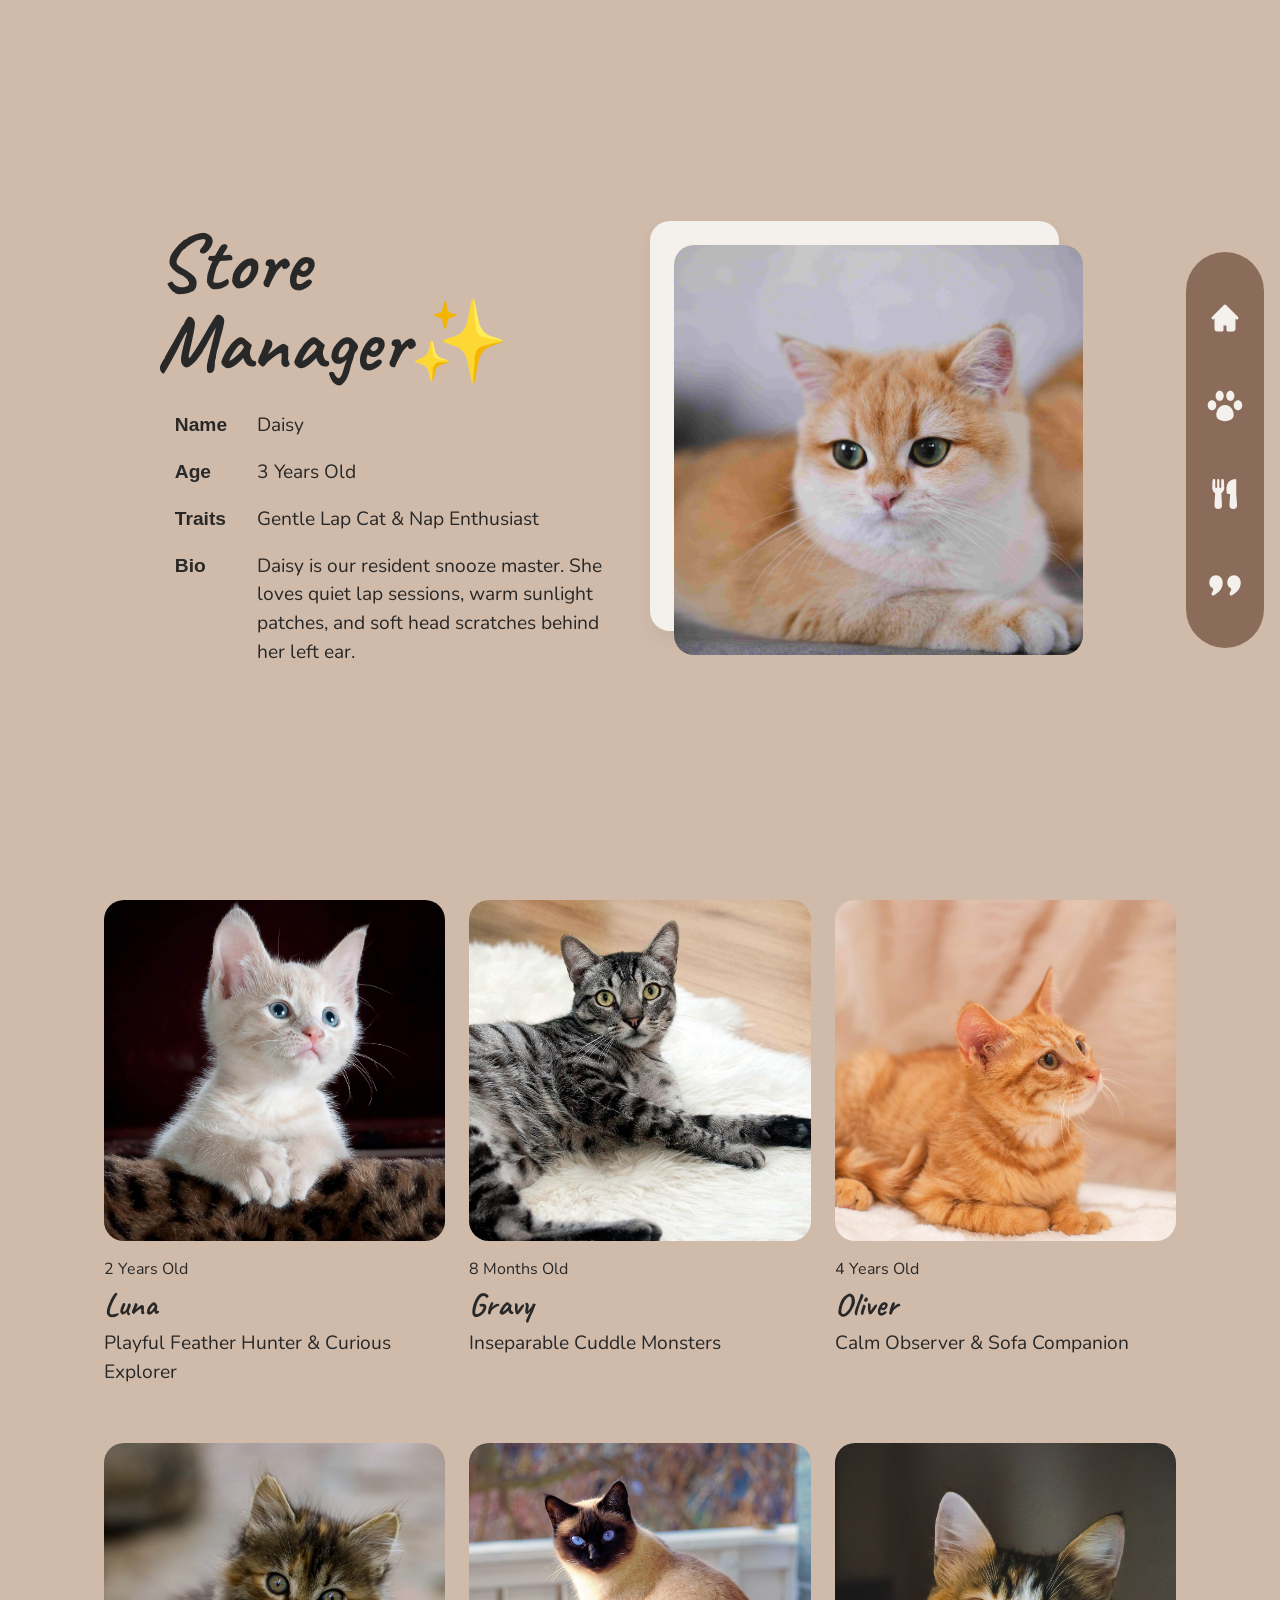
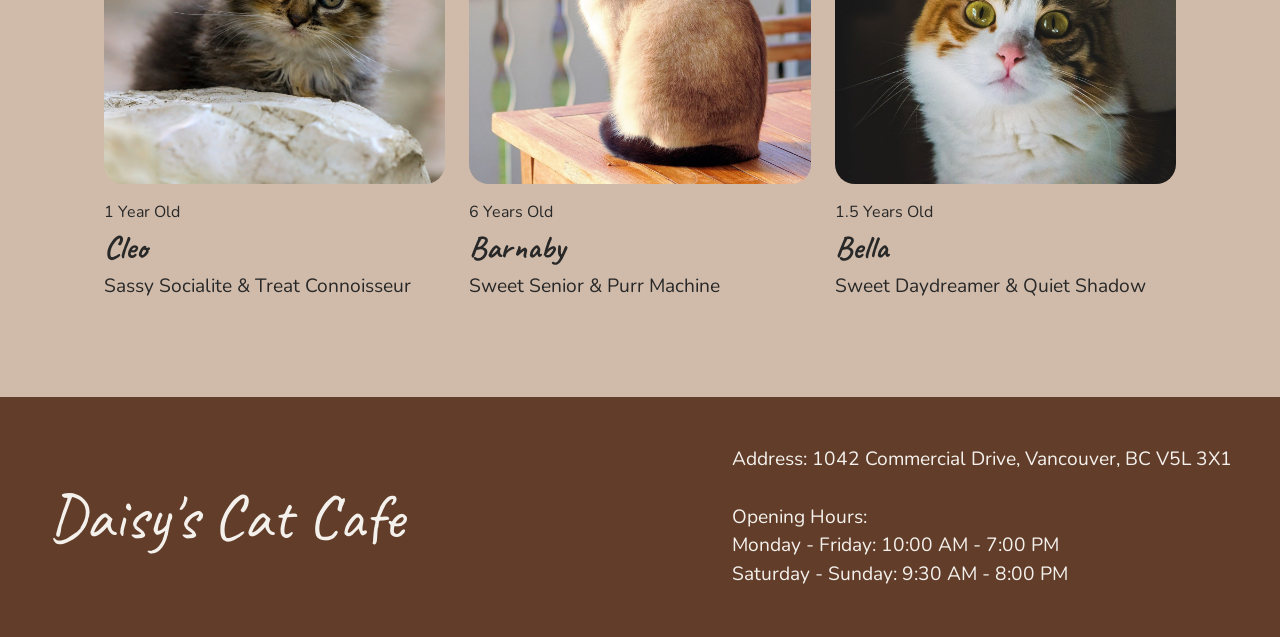
==== commit 4016ef88: "cats page completed" ====
--- a/cats.html
+++ b/cats.html
@@ -27,7 +27,7 @@
   </head>
 
   <body>
-    <div class="site-wrapper">
+    <div class="site-wrapper white-bg">
       <header class="site-header">
         <nav class="site-navigation" id="site-navigation">
           <ul class="nav-menu" id="header-menu">
@@ -87,13 +87,13 @@
       </header>
 
       <main>
-        <h1>Cats Bio</h1>
-
-        <section id="manerger" class="section-manerger">
-          <div class="manerger-card">
+        <h1 class="display-none">Cats Bio</h1>
+
+        <section id="manerger" class="section-about primary-bg round-bottom-corner">
+          <div class="about-card">
             <h2>Store Manager✨</h2>
 
-            <table class="cat-details-table">
+            <table class="cat-details-table ">
             <caption class="sr-only">
               Daisy cat bio
             </caption>
@@ -121,7 +121,9 @@
               </tbody>
             </table>
           </div>
-          <img src="images/cat-1.jpg" alt="orange cat picture" />
+          <div class ="card-background">
+            <img src="images/cat-1.jpg" alt="orange cat picture" />
+          </div>
         </section>
 
         <section class="cats-grid" aria-label="Our Resident Cats">
--- a/styles/styles.css
+++ b/styles/styles.css
@@ -30,7 +30,7 @@
 --------------------------------------------- */
 body {
   font-family: "Nunito", sans-serif;
-  font-size: 1rem;
+  font-size: 1.2rem;
   font-weight: 400;
   line-height: 1.5;
   color: #282828;
@@ -76,6 +76,7 @@
   padding: 0;
 }
 
+
 /* Elements
 --------------------------------------------- */
 ul {
@@ -284,6 +285,8 @@
   align-items: flex-start;
   justify-content: center;
   padding: 10%;
+}
+.primary-bg{
   background-color: var(--primary-color);
 }
 
@@ -455,6 +458,100 @@
 }
 
 /* Cats Page */
+.display-none{
+  display:none;
+}
+.white-bg{
+  background-color: var(--bg-color);
+}
+.round-bottom-corner{
+  border-radius: 0 0 50px 50px;
+}
+.cat-details-table{
+  text-align: left;
+  width: 100%;
+  max-width: 500px;
+  margin-left: 1rem;
+}
+.cat-details-table th {
+  width: 80px;        
+  text-align: left;
+  vertical-align: top;
+  padding: 0.5rem 1rem 0.5rem 0;
+  font-family: var(--font-body, sans-serif);
+  font-weight: 700;
+  white-space: nowrap;    
+}
+.cat-details-table td {
+  text-align: left;
+  padding: 0.5rem 0;
+  line-height: 1.5;
+}
+.sr-only {
+  position: absolute;
+  width: 1px;
+  height: 1px;
+  padding: 0;
+  margin: -1px;
+  overflow: hidden;
+  clip: rect(0, 0, 0, 0);
+  border: 0;
+}
+.cats-grid{
+  display: flex;
+  flex-direction: column;
+  width:100%;
+  padding:2rem 10%;
+  gap:1rem;
+  margin:5rem 0;
+}
+.cat-card{
+  padding:0;
+  margin:0;
+}
+.cat-card img{
+  display:block;
+  width:100%;
+  height:100%;
+  aspect-ratio: 1/1;
+  object-fit: cover;
+  object-position: center;
+  border-radius: 20px;
+}
+.cat-info{
+  margin:1rem 0;
+  display:flex;
+  flex-direction: column;
+  gap:0;
+}
+.cat-age{
+  font-size:1rem;
+}
+.cat-name{
+  font-size: 2rem;
+  line-height: 1.5;
+}
+
+@media (min-width: 50em) {
+  .round-bottom-corner{
+  border-radius: 0;
+  }
+  .cats-grid{
+  display: grid;
+  grid-template-columns: repeat(3, 1fr);  
+  gap: 2.5rem 1.5rem;  
+  max-width: 70rem; 
+  margin: 0 auto; 
+  padding: 0 1.5rem; 
+  margin-bottom: 5rem;
+  }
+  .cat-card img{
+    height:auto;
+  }
+  .white-bg{
+    background-color: var(--primary-color);
+  }
+}
 
 /* Menu Page */
 
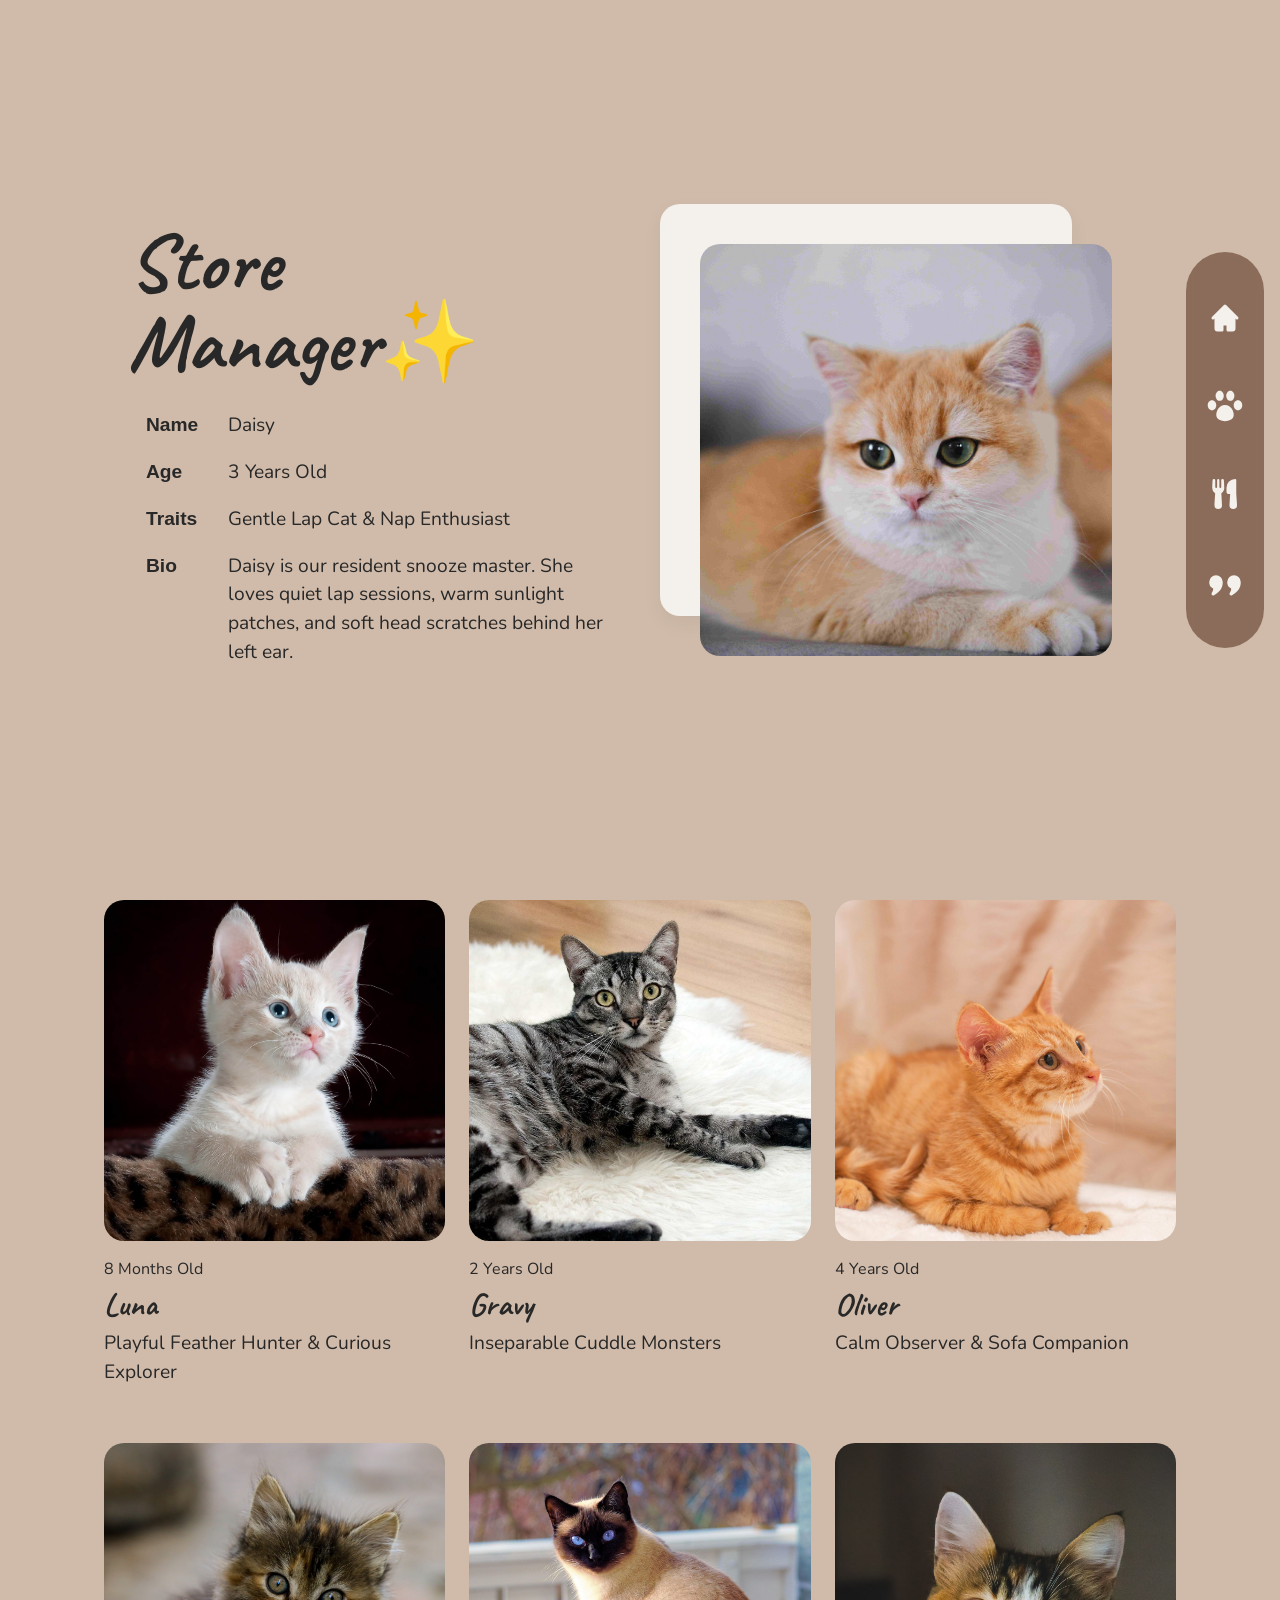
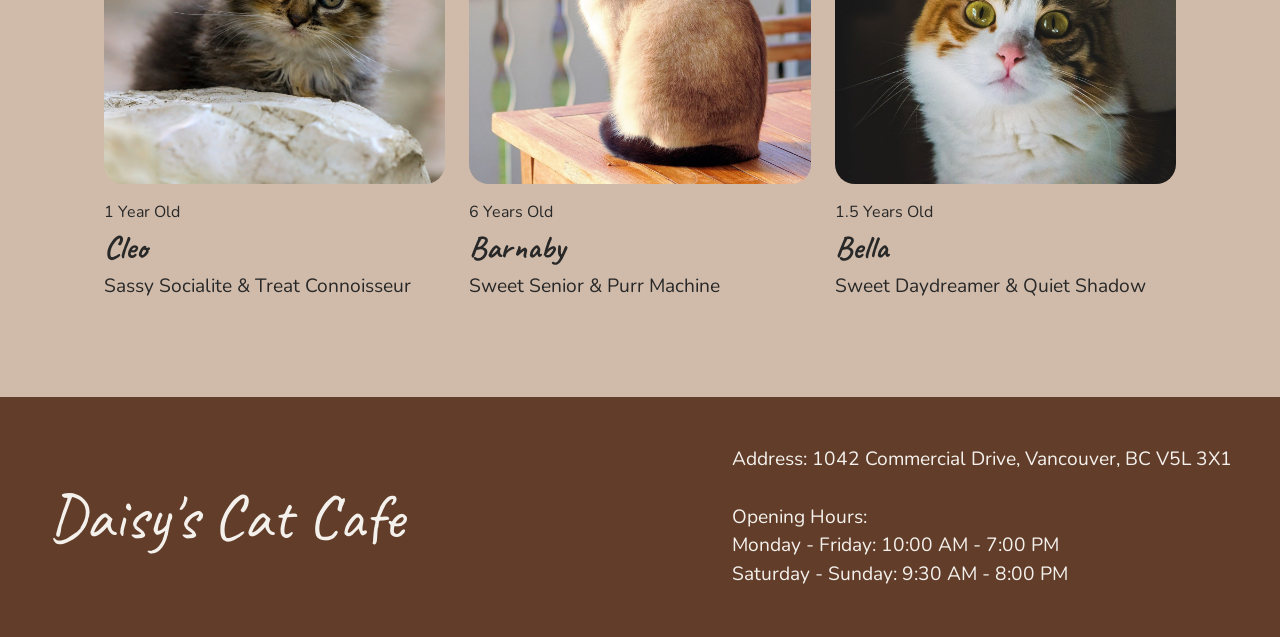
==== commit f865fefb: "menu page completed" ====
--- a/cats.html
+++ b/cats.html
@@ -134,7 +134,7 @@
               class="cat-img"
             />
             <figcaption class="cat-info">
-              <span class="cat-age">2 Years Old</span>
+              <span class="cat-age">8 Months Old</span>
               <h3 class="cat-name">Luna</h3>
               <p class="cat-trait">Playful Feather Hunter & Curious Explorer</p>
             </figcaption>
@@ -147,7 +147,7 @@
               class="cat-img"
             />
             <figcaption class="cat-info">
-              <span class="cat-age">8 Months Old</span>
+              <span class="cat-age">2 Years Old</span>
               <h3 class="cat-name">Gravy</h3>
               <p class="cat-trait">Inseparable Cuddle Monsters</p>
             </figcaption>
--- a/styles/styles.css
+++ b/styles/styles.css
@@ -35,8 +35,10 @@
   line-height: 1.5;
   color: #282828;
   background-color: transparent;
-  cursor: url("data:image/svg+xml;utf8,<svg xmlns='http://www.w3.org/2000/svg' viewBox='0 0 14 14' width='28' height='28'><path fill='%23C86D51' fill-rule='evenodd' clip-rule='evenodd' d='M4.933 1.084c-.494 0-.906.264-1.177.621a2.2 2.2 0 0 0-.425 1.326c0 .5.153.97.425 1.327c.271.357.683.62 1.177.62c.493 0 .905-.263 1.177-.62a2.2 2.2 0 0 0 .425-1.327c0-.499-.154-.97-.425-1.326c-.272-.357-.684-.621-1.177-.621m4.134 0c-.493 0-.905.264-1.177.621a2.2 2.2 0 0 0-.425 1.326c0 .5.154.97.425 1.327c.272.357.684.62 1.177.62c.494 0 .906-.263 1.178-.62s.425-.827.425-1.327c0-.499-.154-.97-.425-1.326c-.272-.357-.684-.621-1.178-.621m2.986 3.675c-1.014 0-1.658.982-1.658 1.947s.644 1.948 1.658 1.948s1.658-.982 1.658-1.948s-.644-1.947-1.658-1.947m-10.106 0C.933 4.759.289 5.74.289 6.706s.644 1.948 1.658 1.948s1.658-.982 1.658-1.948S2.96 4.76 1.947 4.76M7 6.609c-1.166 0-2.028.625-2.579 1.4c-.543.762-.816 1.708-.816 2.477c0 .9.541 1.525 1.201 1.9c.65.368 1.465.53 2.194.53c.73 0 1.543-.162 2.193-.53c.66-.375 1.202-1 1.202-1.9c0-.769-.273-1.715-.817-2.478c-.55-.774-1.412-1.4-2.578-1.4'/></svg>") 6 6, auto;
-
+  cursor:
+    url("data:image/svg+xml;utf8,<svg xmlns='http://www.w3.org/2000/svg' viewBox='0 0 14 14' width='28' height='28'><path fill='%23C86D51' fill-rule='evenodd' clip-rule='evenodd' d='M4.933 1.084c-.494 0-.906.264-1.177.621a2.2 2.2 0 0 0-.425 1.326c0 .5.153.97.425 1.327c.271.357.683.62 1.177.62c.493 0 .905-.263 1.177-.62a2.2 2.2 0 0 0 .425-1.327c0-.499-.154-.97-.425-1.326c-.272-.357-.684-.621-1.177-.621m4.134 0c-.493 0-.905.264-1.177.621a2.2 2.2 0 0 0-.425 1.326c0 .5.154.97.425 1.327c.272.357.684.62 1.177.62c.494 0 .906-.263 1.178-.62s.425-.827.425-1.327c0-.499-.154-.97-.425-1.326c-.272-.357-.684-.621-1.178-.621m2.986 3.675c-1.014 0-1.658.982-1.658 1.947s.644 1.948 1.658 1.948s1.658-.982 1.658-1.948s-.644-1.947-1.658-1.947m-10.106 0C.933 4.759.289 5.74.289 6.706s.644 1.948 1.658 1.948s1.658-.982 1.658-1.948S2.96 4.76 1.947 4.76M7 6.609c-1.166 0-2.028.625-2.579 1.4c-.543.762-.816 1.708-.816 2.477c0 .9.541 1.525 1.201 1.9c.65.368 1.465.53 2.194.53c.73 0 1.543-.162 2.193-.53c.66-.375 1.202-1 1.202-1.9c0-.769-.273-1.715-.817-2.478c-.55-.774-1.412-1.4-2.578-1.4'/></svg>")
+      6 6,
+    auto;
 }
 
 h1,
@@ -76,7 +78,6 @@
   padding: 0;
 }
 
-
 /* Elements
 --------------------------------------------- */
 ul {
@@ -87,7 +88,13 @@
 section {
   padding: 0 1rem;
 }
-
+img {
+  width: 100%;
+  height: 100%;
+  aspect-ratio: 1/1;
+  object-fit: cover;
+  object-position: center;
+}
 /* Links
 --------------------------------------------- */
 a,
@@ -286,7 +293,7 @@
   justify-content: center;
   padding: 10%;
 }
-.primary-bg{
+.primary-bg {
   background-color: var(--primary-color);
 }
 
@@ -361,18 +368,24 @@
     flex-direction: row;
     align-items: center;
     justify-content: center;
-    gap: 1rem;
+    gap: 5%;
     height: 100vh;
   }
   .card-background {
-    width: 40%;
-  }
+    width: 28rem;
+  }
+  .card-background::before {
+  content: "";
+  top: -40px;
+  left: -40px;
+}
   .section-about img {
     width: auto;
   }
+  
   .about-card {
     order: -1;
-    width: 45%;
+    width: max-content;
     gap: 1rem;
   }
   .about-card h2 {
@@ -458,29 +471,29 @@
 }
 
 /* Cats Page */
-.display-none{
-  display:none;
-}
-.white-bg{
+.display-none {
+  display: none;
+}
+.white-bg {
   background-color: var(--bg-color);
 }
-.round-bottom-corner{
+.round-bottom-corner {
   border-radius: 0 0 50px 50px;
 }
-.cat-details-table{
+.cat-details-table {
   text-align: left;
   width: 100%;
   max-width: 500px;
   margin-left: 1rem;
 }
 .cat-details-table th {
-  width: 80px;        
+  width: 80px;
   text-align: left;
   vertical-align: top;
   padding: 0.5rem 1rem 0.5rem 0;
   font-family: var(--font-body, sans-serif);
   font-weight: 700;
-  white-space: nowrap;    
+  white-space: nowrap;
 }
 .cat-details-table td {
   text-align: left;
@@ -497,63 +510,289 @@
   clip: rect(0, 0, 0, 0);
   border: 0;
 }
-.cats-grid{
-  display: flex;
-  flex-direction: column;
-  width:100%;
-  padding:2rem 10%;
-  gap:1rem;
-  margin:5rem 0;
-}
-.cat-card{
-  padding:0;
-  margin:0;
-}
-.cat-card img{
-  display:block;
-  width:100%;
-  height:100%;
+.cats-grid {
+  display: flex;
+  flex-direction: column;
+  width: 100%;
+  padding: 2rem 10%;
+  gap: 1rem;
+  margin: 5rem 0;
+}
+.cat-card {
+  padding: 0;
+  margin: 0;
+}
+.cat-card img {
+  display: block;
+  width: 100%;
+  height: 100%;
   aspect-ratio: 1/1;
   object-fit: cover;
   object-position: center;
   border-radius: 20px;
 }
-.cat-info{
-  margin:1rem 0;
-  display:flex;
-  flex-direction: column;
-  gap:0;
-}
-.cat-age{
-  font-size:1rem;
-}
-.cat-name{
+.cat-info {
+  margin: 1rem 0;
+  display: flex;
+  flex-direction: column;
+  gap: 0;
+}
+.cat-age {
+  font-size: 1rem;
+}
+.cat-name {
   font-size: 2rem;
   line-height: 1.5;
 }
 
 @media (min-width: 50em) {
-  .round-bottom-corner{
-  border-radius: 0;
-  }
-  .cats-grid{
+  .round-bottom-corner {
+    border-radius: 0;
+  }
+  .cats-grid {
+    display: grid;
+    grid-template-columns: repeat(3, 1fr);
+    gap: 2.5rem 1.5rem;
+    max-width: 70rem;
+    margin: 0 auto;
+    padding: 0 1.5rem;
+    margin-bottom: 5rem;
+  }
+  .cat-card img {
+    height: auto;
+  }
+  .white-bg {
+    background-color: var(--primary-color);
+  }
+}
+
+/* Menu Page */
+.menu-header {
+  display: flex;
+  flex-direction: column;
+  align-items: center;
+  justify-content: center;
+  width: 100%;
+  height: 70vh;
+}
+.menu-header img {
+  width: 100%;
+  height: 100%;
+  object-fit: cover;
+  object-position: left;
+  position: relative;
+}
+.menu-banner-content {
+  position: absolute;
+  display: flex;
+  flex-direction: column;
+  justify-content: center;
+  text-align: center;
+  padding: 4rem 0;
+
+  width: 100%;
+  height: inherit;
+  color: var(--bg-color);
+  background-image: linear-gradient(
+    var(--secondary-cover),
+    var(--secondary-cover)
+  );
+}
+@media (min-width: 50em) {
+  .menu-header {
+    height: 100vh;
+  }
+}
+
+.padding-general {
+  padding: 10%;
+}
+
+.menu-table-wrapper h2 {
+  font-size: 3rem;
+  margin: 1rem 0;
+  color: var(--secondary-color);
+}
+.menu-table {
+  text-align: left;
+}
+.menu-table h3 {
+  font-size: 1.8rem;
+}
+.menu-table p {
+  font-size: 1rem;
+  font-weight: 400;
+}
+.menu-table td {
+  font-weight: 800;
+  color: var(--secondary-color);
+}
+.menu-table th {
+  padding-bottom: 1rem;
+}
+@media (min-width: 50em) {
+  .padding-general {
+    padding: 8%;
+  }
+  .menu-table-wrapper {
+    display: flex;
+    flex-direction: column;
+    align-items: center;
+    gap: 2rem;
+  }
+  .menu-table-wrapper h2 {
+    font-size: 4rem;
+    max-width: 50rem;
+    text-align: center;
+  }
+  .menu-table {
+    position: relative;
+    width: 100%;
+    padding: 2rem;
+    max-width: 50rem;
+    border-collapse: collapse;
+    background-color: transparent;
+  }
+  .menu-table:before {
+    content: "";
+    position: absolute;
+    top: 40px;
+    left: 40px;
+    width: 100%;
+    height: 100%;
+    background-color: var(--secondary-color);
+    border-radius: 20px;
+    z-index: 0;
+    box-shadow: 0 8px 20px rgba(0, 0, 0, 0.05);
+  }
+  .menu-table tbody {
+    position: relative;
+    z-index: 1;
+    display: block;
+    background-color: var(--bg-color);
+    padding: 2.5rem;
+    border-radius: 20px;
+    width: 100%;
+    box-sizing: border-box;
+  }
+  .menu-table tr {
+    display: flex;
+    justify-content: space-between;
+    align-items: center;
+    width: 100%;
+    padding: 1.1rem 0;
+  }
+  .price {
+    font-size: 1.7rem;
+  }
+}
+
+.gallery-grid {
+  margin: 0;
   display: grid;
-  grid-template-columns: repeat(3, 1fr);  
-  gap: 2.5rem 1.5rem;  
-  max-width: 70rem; 
-  margin: 0 auto; 
-  padding: 0 1.5rem; 
-  margin-bottom: 5rem;
-  }
-  .cat-card img{
-    height:auto;
-  }
-  .white-bg{
+  grid-template-columns: repeat(3, 1fr);
+
+}
+@media (min-width: 50em) {
+  .gallery-grid {
+    grid-template-columns: repeat(5, 1fr);
+    grid-template-rows: 15rem 15rem;
+    gap: 2rem;
     background-color: var(--primary-color);
-  }
-}
-
-/* Menu Page */
+    padding-bottom: 2rem;
+  }
+  .gallery-item{
+    border-radius: 20px;
+  }
+  .item-1{
+    grid-column: 1;
+    grid-row: 1 / span 2;
+  }
+    .item-2{
+    grid-column: 2;
+    grid-row: 1;
+  }
+    .item-3{
+    grid-column: 3 / span 2;
+    grid-row: 1 / span 2;
+  }
+  .item-5{
+    display: none;
+  }
+    .item-6{
+    grid-column: 5;
+    grid-row: 1 / span 2;
+  }
+
+}
+
+.form-section {
+  content: "";
+  display: block;
+  background-image: linear-gradient(
+    var(--secondary-cover),
+    var(--secondary-cover)
+  );
+  width: 100%;
+  height: auto;
+  margin: 0;
+  padding: 20% 5%;
+}
+.menu-fixed-background {
+  position: fixed;
+  top: 0;
+  left: 0;
+  width: 100vw;
+  height: 100vh;
+  background-image: url("../images/form-bg.jpg");
+  background-size: cover;
+  background-position: top center;
+  background-repeat: no-repeat;
+  z-index: -1;
+  filter: blur(10px);
+}
+.form {
+  background-color: var(--bg-color);
+  display: flex;
+  flex-direction: column;
+  gap: 1rem;
+  max-width: 40rem;
+  margin: 0 auto;
+  padding: 3rem 1.5rem;
+  border-radius: 20px;
+}
+.form h2 {
+  font-size: 3rem;
+  text-align: center;
+}
+.form-row {
+  display: flex;
+  flex-direction: column;
+}
+input,
+textarea {
+  width: 100%;
+  padding: 0.5rem 1rem;
+  border: 1.5px solid var(--secondary-cover);
+  border-radius: 12px;
+}
+input:focus,
+textarea:focus {
+  outline: none;
+  border: 2px solid var(--secondary-color);
+}
+input[type="submit"] {
+  background-color: var(--secondary-color);
+  color: var(--bg-color);
+  padding: 1rem 0;
+  margin-top: 1rem;
+}
+
+@media (min-width: 50em) {
+  .form-section {
+    padding: 6rem 0;
+  }
+}
 
 /* credits Page */
 .white-background {
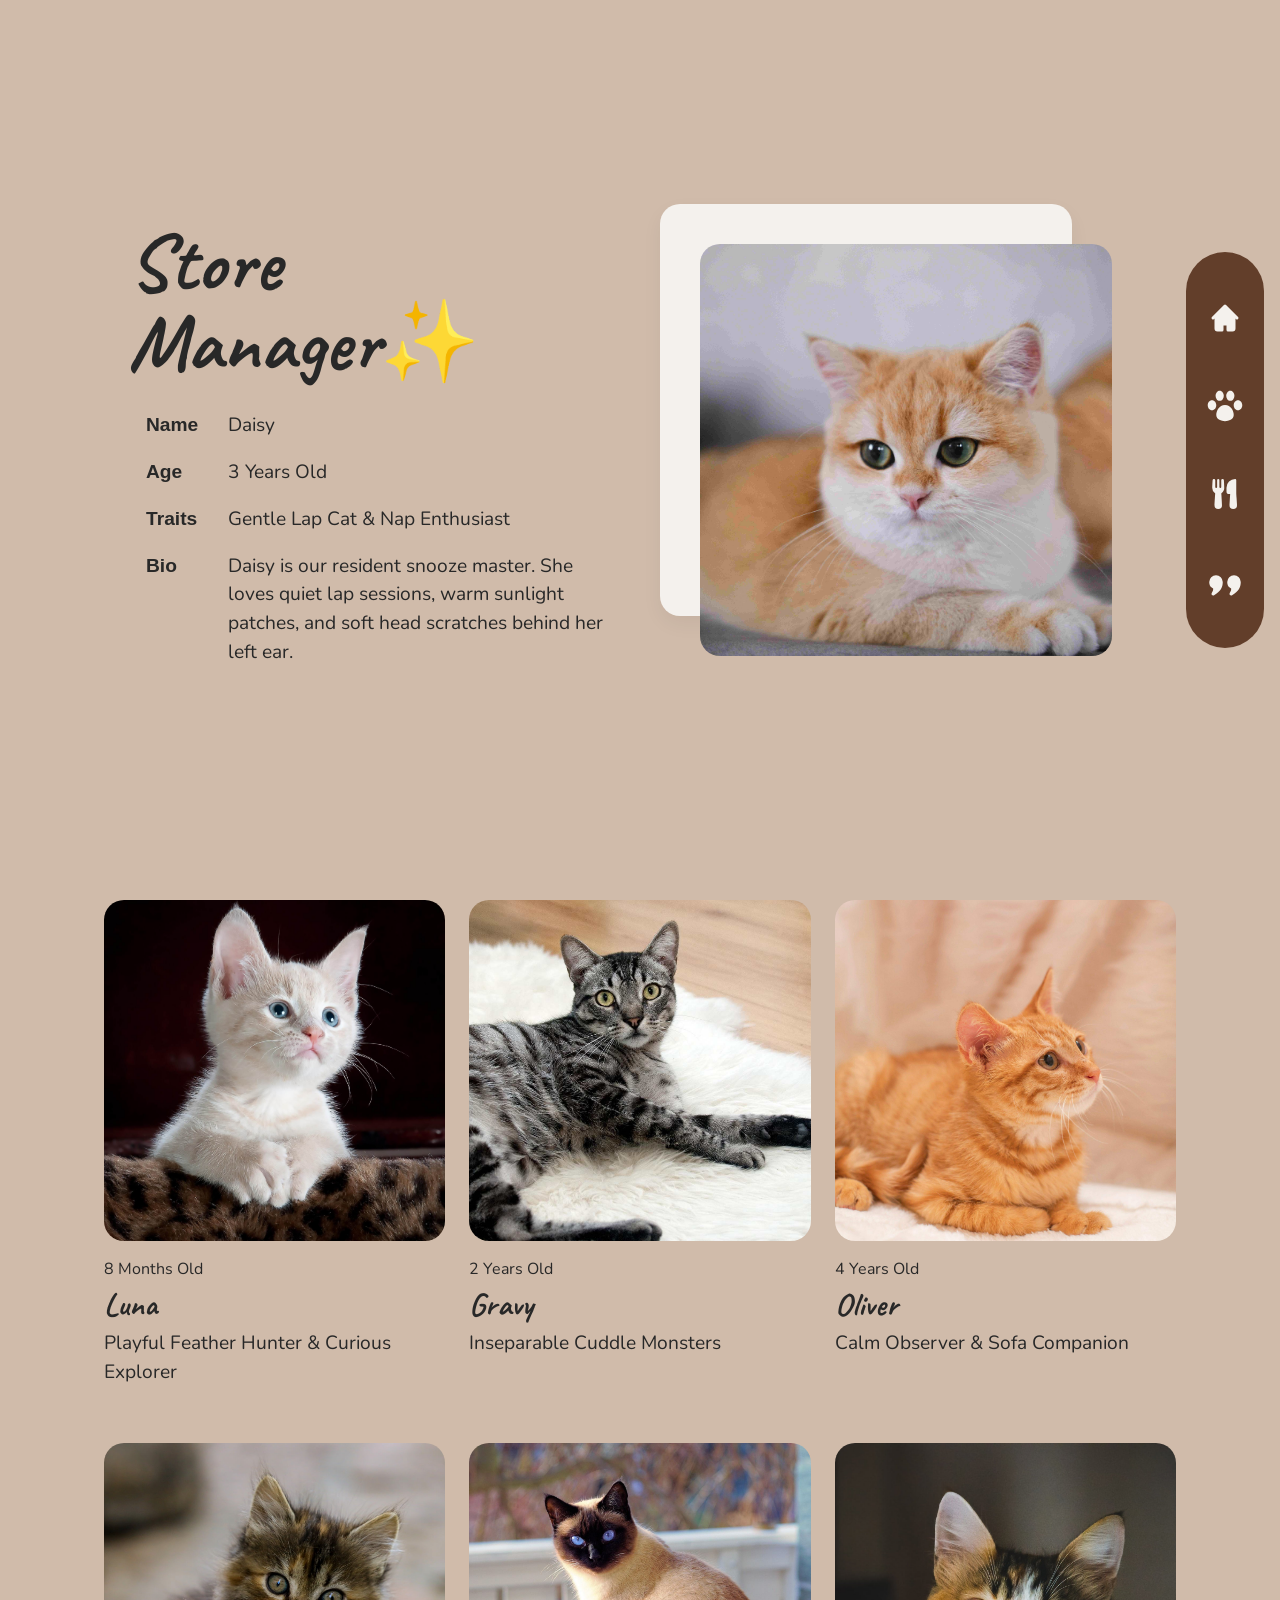
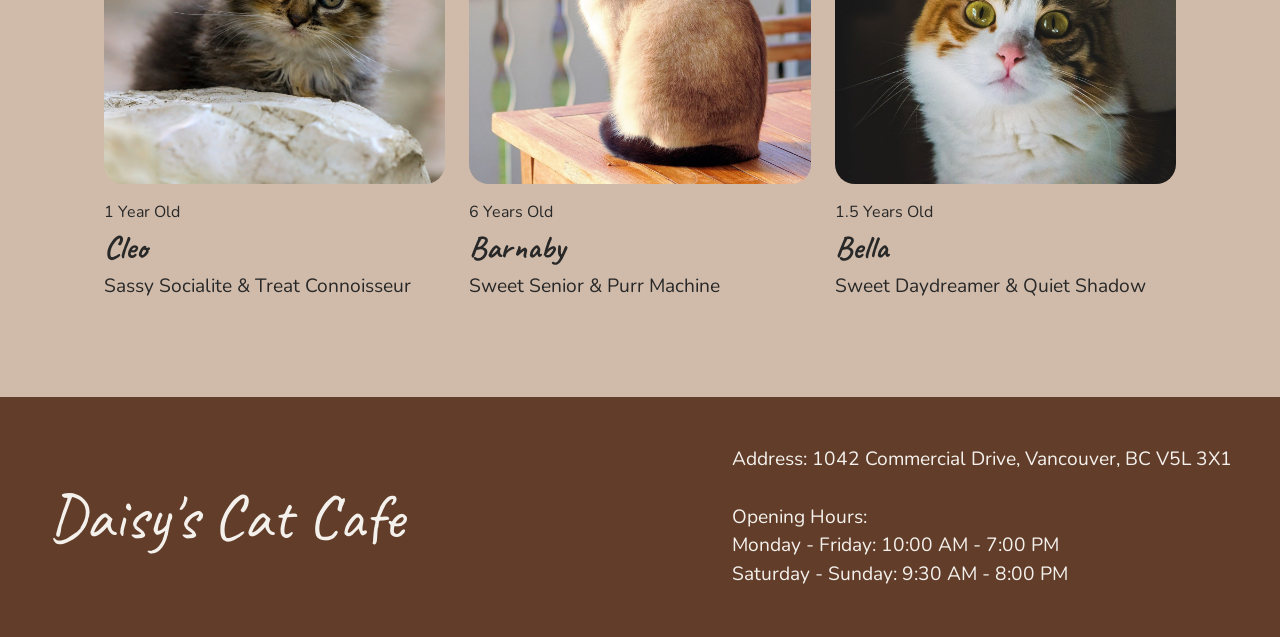
==== commit 4f0c2a8d: "credits: clean up code and add overlay" ====
--- a/cats.html
+++ b/cats.html
@@ -208,7 +208,7 @@
         </section>
       </main>
 
-      <footer id="contact" class="site-footer">
+      <footer id="footer" class="site-footer">
         <p class="site-logo">Daisy's Cat Cafe</p>
         <div class="footer-text">
           <p >
--- a/styles/styles.css
+++ b/styles/styles.css
@@ -23,7 +23,7 @@
   --bg-color: #f4f1ed;
   --primary-color: #d0bbaa;
   --secondary-color: #623e2a;
-  --secondary-cover: #623e2a66;
+  --secondary-cover: #3e160174;
 }
 
 /* Typography
@@ -125,7 +125,7 @@
 /* Header
 --------------------------------------------- */
 .site-header {
-  background-color: #623e2a9f;
+  background-color: var(--secondary-color);
   backdrop-filter: blur(5px);
   display: flex;
   position: fixed;
@@ -224,10 +224,8 @@
 }
 /* ------------------------ */
 
-/* Main
---------------------------------------------- */
-
-/* Home Page */
+
+/* Home Page--------------------------------------------------------- */
 
 .page-header {
   display: flex;
@@ -254,7 +252,7 @@
 
   display: flex;
   flex-direction: column;
-  justify-content: space-between;
+  justify-content: end;
   text-align: center;
   padding: 4rem 0;
 
@@ -280,6 +278,7 @@
   .page-header p {
     padding: 0.5rem 5rem;
     border-radius: 50px;
+    font-size: 1.5rem;
   }
   .hero-content {
     justify-content: center;
@@ -416,19 +415,21 @@
   background-repeat: no-repeat;
   z-index: -1;
 }
-
-.section-testimonials {
-  display: flex;
-  flex-direction: column;
-  align-items: center;
-  padding: 5rem 10%;
-  color: var(--bg-color);
-  background-image: linear-gradient(
+.overlay{
+    background-image: linear-gradient(
     var(--secondary-cover),
     var(--secondary-cover)
   );
   -webkit-backdrop-filter: blur(10px);
   backdrop-filter: blur(10px);
+  overflow: hidden;
+}
+.section-testimonials {
+  display: flex;
+  flex-direction: column;
+  align-items: center;
+  padding: 5rem 10%;
+  color: var(--bg-color);
 }
 .testimonials-wrapper {
   display: flex;
@@ -470,7 +471,7 @@
   }
 }
 
-/* Cats Page */
+/* Cats Page----------------------------------------------------------- */
 .display-none {
   display: none;
 }
@@ -566,7 +567,7 @@
   }
 }
 
-/* Menu Page */
+/* Menu Page ------------------------------------------------------------*/
 .menu-header {
   display: flex;
   flex-direction: column;
@@ -794,7 +795,7 @@
   }
 }
 
-/* credits Page */
+/* credits Page ---------------------------------------------------------*/
 .white-background {
   background-color: var(--bg-color);
   margin: 5%;
@@ -807,9 +808,14 @@
   align-items: start;
   gap: 2rem;
 }
-.dark-text {
+.credits-title {
   color: var(--secondary-color);
   font-size: 4rem;
+}
+.credits-list{
+  list-style: none;
+  padding: 0; 
+  margin: 0;
 }
 .references {
   width: 100%;
@@ -827,7 +833,7 @@
     margin: 10%;
     padding: 10%;
   }
-  .dark-text {
+  .credits-title {
     font-size: 6rem;
   }
 }
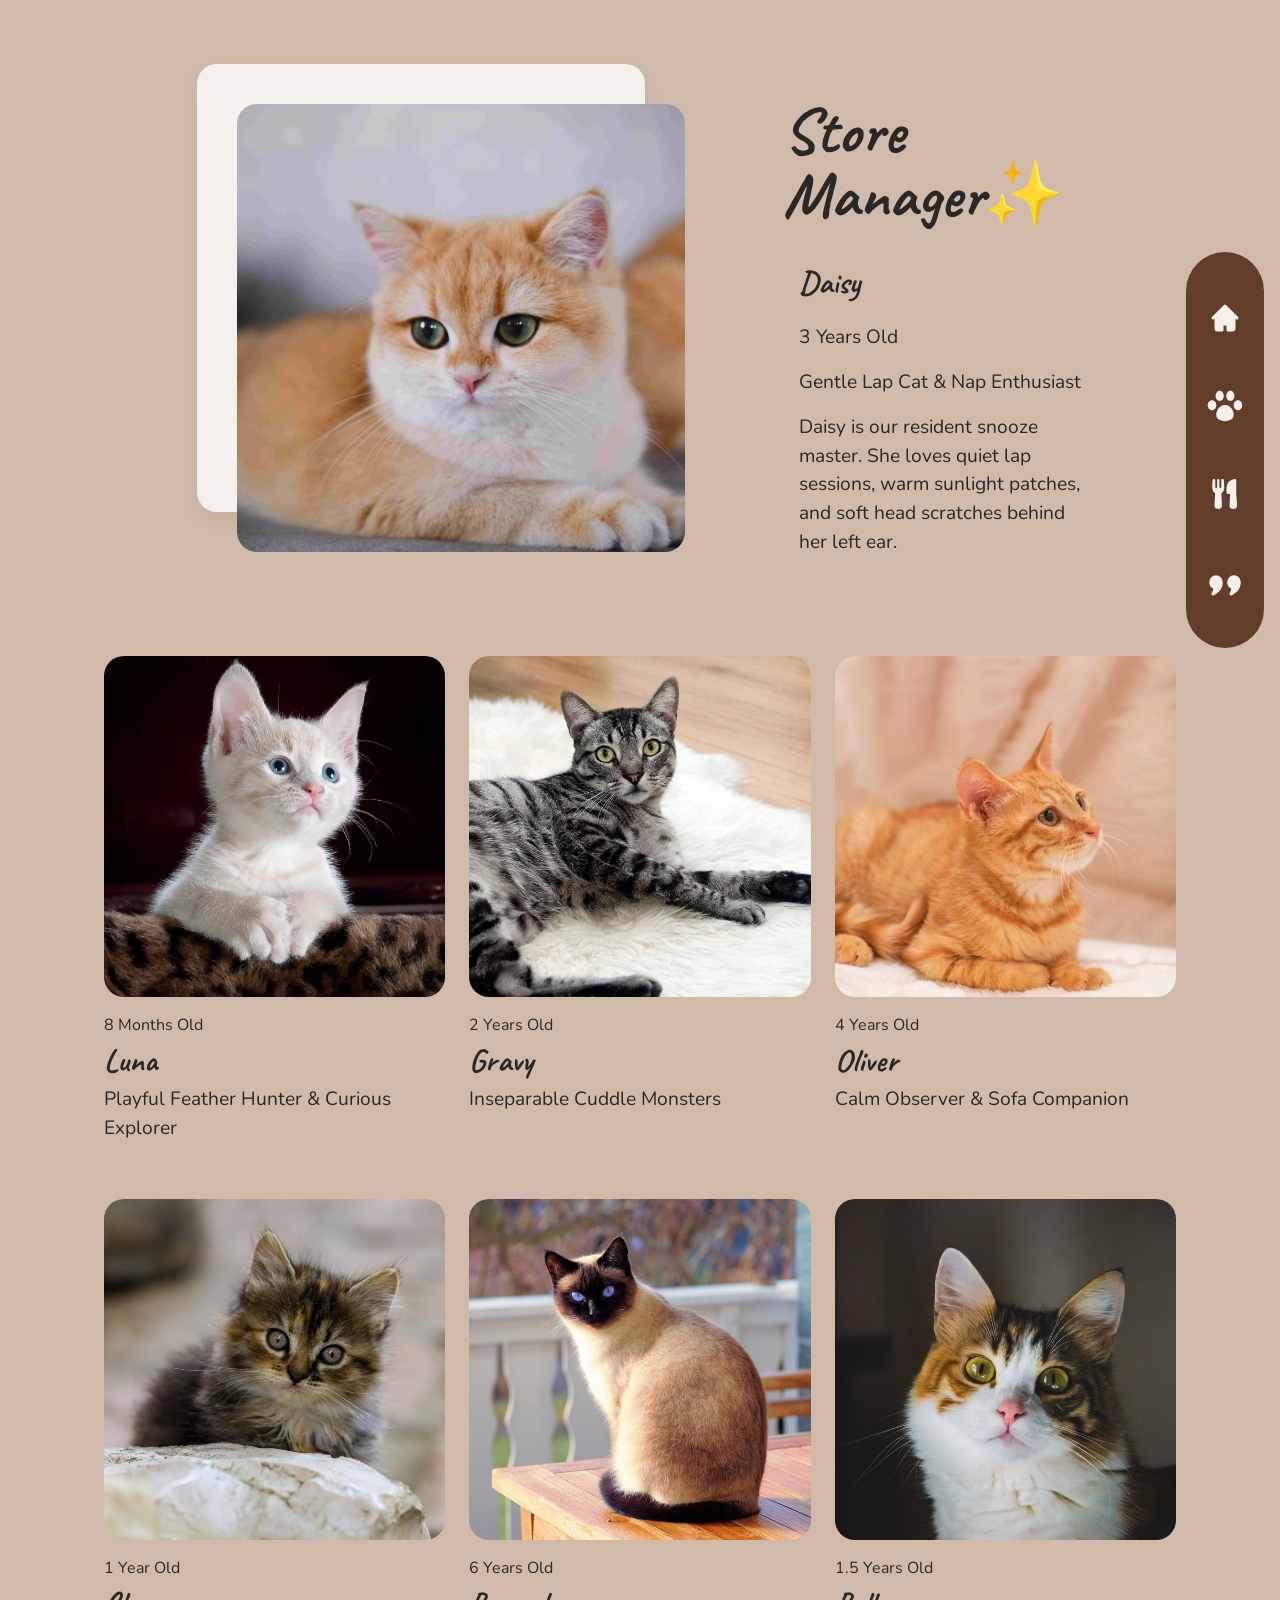
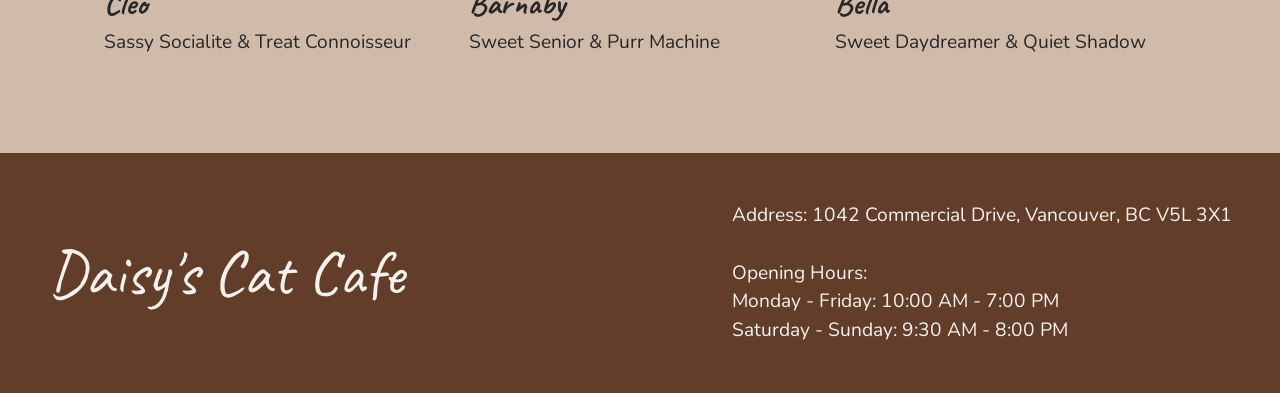
==== commit aee4feed: "cats: clean up code" ====
--- a/cats.html
+++ b/cats.html
@@ -27,7 +27,7 @@
   </head>
 
   <body>
-    <div class="site-wrapper white-bg">
+    <div class="site-wrapper cats-bg">
       <header class="site-header">
         <nav class="site-navigation" id="site-navigation">
           <ul class="nav-menu" id="header-menu">
@@ -89,39 +89,19 @@
       <main>
         <h1 class="display-none">Cats Bio</h1>
 
-        <section id="manerger" class="section-about primary-bg round-bottom-corner">
-          <div class="about-card">
+        <section id="manerger" class="section-manager manager-bg ">
+          <div class="manager-card">
             <h2>Store Manager✨</h2>
-
-            <table class="cat-details-table ">
-            <caption class="sr-only">
-              Daisy cat bio
-            </caption>
-              <tbody>
-                <tr>
-                  <th scope="row">Name</th>
-                  <td>Daisy</td>
-                </tr>
-                <tr>
-                  <th scope="row">Age</th>
-                  <td>3 Years Old</td>
-                </tr>
-                <tr>
-                  <th scope="row">Traits</th>
-                  <td>Gentle Lap Cat & Nap Enthusiast</td>
-                </tr>
-                <tr>
-                  <th scope="row">Bio</th>
-                  <td>
-                    Daisy is our resident snooze master. She loves quiet lap
-                    sessions, warm sunlight patches, and soft head scratches
-                    behind her left ear.
-                  </td>
-                </tr>
-              </tbody>
-            </table>
+            <div class="manager-details">
+              <h3 class="cat-name">Daisy</h3>
+              <p>3 Years Old</p>
+              <p>Gentle Lap Cat & Nap Enthusiast</p>
+              <p>Daisy is our resident snooze master. She loves quiet lap
+                  sessions, warm sunlight patches, and soft head scratches
+                  behind her left ear.</p>
+            </div>
           </div>
-          <div class ="card-background">
+          <div class ="card-image">
             <img src="images/cat-1.jpg" alt="orange cat picture" />
           </div>
         </section>
--- a/styles/styles.css
+++ b/styles/styles.css
@@ -122,6 +122,17 @@
 # Components
 --------------------------------------------------------------*/
 
+.sr-only {
+  position: absolute;
+  width: 1px;
+  height: 1px;
+  padding: 0;
+  margin: -1px;
+  overflow: hidden;
+  clip: rect(0, 0, 0, 0);
+  border: 0;
+}
+
 /* Header
 --------------------------------------------- */
 .site-header {
@@ -296,7 +307,7 @@
   background-color: var(--primary-color);
 }
 
-.card-background {
+.card-image {
   position: relative;
   display: block;
   margin: 2.5rem;
@@ -304,7 +315,7 @@
   order: -1;
   width: 80%;
 }
-.card-background::before {
+.card-image::before {
   content: "";
   position: absolute;
   top: -24px;
@@ -370,10 +381,10 @@
     gap: 5%;
     height: 100vh;
   }
-  .card-background {
+  .card-image {
     width: 28rem;
   }
-  .card-background::before {
+  .card-image::before {
   content: "";
   top: -40px;
   left: -40px;
@@ -475,41 +486,44 @@
 .display-none {
   display: none;
 }
-.white-bg {
+.cats-bg{
   background-color: var(--bg-color);
 }
-.round-bottom-corner {
-  border-radius: 0 0 50px 50px;
-}
-.cat-details-table {
+
+.section-manager {
+  display: flex;
+  flex-direction: column;
+  align-items: flex-start;
+  justify-content: center;
+  padding: 10%;
+}
+.section-manager img {
+  position: relative;
+  height: auto;
+  border-radius: 20px;
+  z-index: 3;
+}
+.manager-bg{
+  background-color: var(--primary-color);
+  border-radius:0 0 50px 50px;
+}
+.manager-card {
+  display: flex;
+  flex-direction: column;
+  padding: 2rem 0;
+  gap: 2rem;
+}
+.manager-card h2 {
+  font-size: 4rem;
+  line-height: 1;
+}
+.manager-details{
   text-align: left;
   width: 100%;
-  max-width: 500px;
-  margin-left: 1rem;
-}
-.cat-details-table th {
-  width: 80px;
-  text-align: left;
-  vertical-align: top;
-  padding: 0.5rem 1rem 0.5rem 0;
-  font-family: var(--font-body, sans-serif);
-  font-weight: 700;
-  white-space: nowrap;
-}
-.cat-details-table td {
-  text-align: left;
-  padding: 0.5rem 0;
-  line-height: 1.5;
-}
-.sr-only {
-  position: absolute;
-  width: 1px;
-  height: 1px;
-  padding: 0;
-  margin: -1px;
-  overflow: hidden;
-  clip: rect(0, 0, 0, 0);
-  border: 0;
+  padding-left: 1rem;
+  display: flex;
+  flex-direction: column;
+  gap: 1rem;
 }
 .cats-grid {
   display: flex;
@@ -546,9 +560,25 @@
   line-height: 1.5;
 }
 
-@media (min-width: 50em) {
-  .round-bottom-corner {
-    border-radius: 0;
+@media (min-width: 62em) {
+  .cats-bg{
+  background-color: var(--primary-color);
+}
+  .section-manager {
+    flex-direction: row;
+    align-items: center;
+    justify-content: center;
+    gap: 5%;
+    padding: 5%;
+  }
+  .section-manager img{
+    width: auto;
+  }
+  .manager-bg{
+  border-radius:0;
+}
+  .manager-card{
+    max-width: 300px;
   }
   .cats-grid {
     display: grid;
@@ -561,9 +591,6 @@
   }
   .cat-card img {
     height: auto;
-  }
-  .white-bg {
-    background-color: var(--primary-color);
   }
 }
 
@@ -795,6 +822,10 @@
   }
 }
 
+
+
+
+
 /* credits Page ---------------------------------------------------------*/
 .white-background {
   background-color: var(--bg-color);
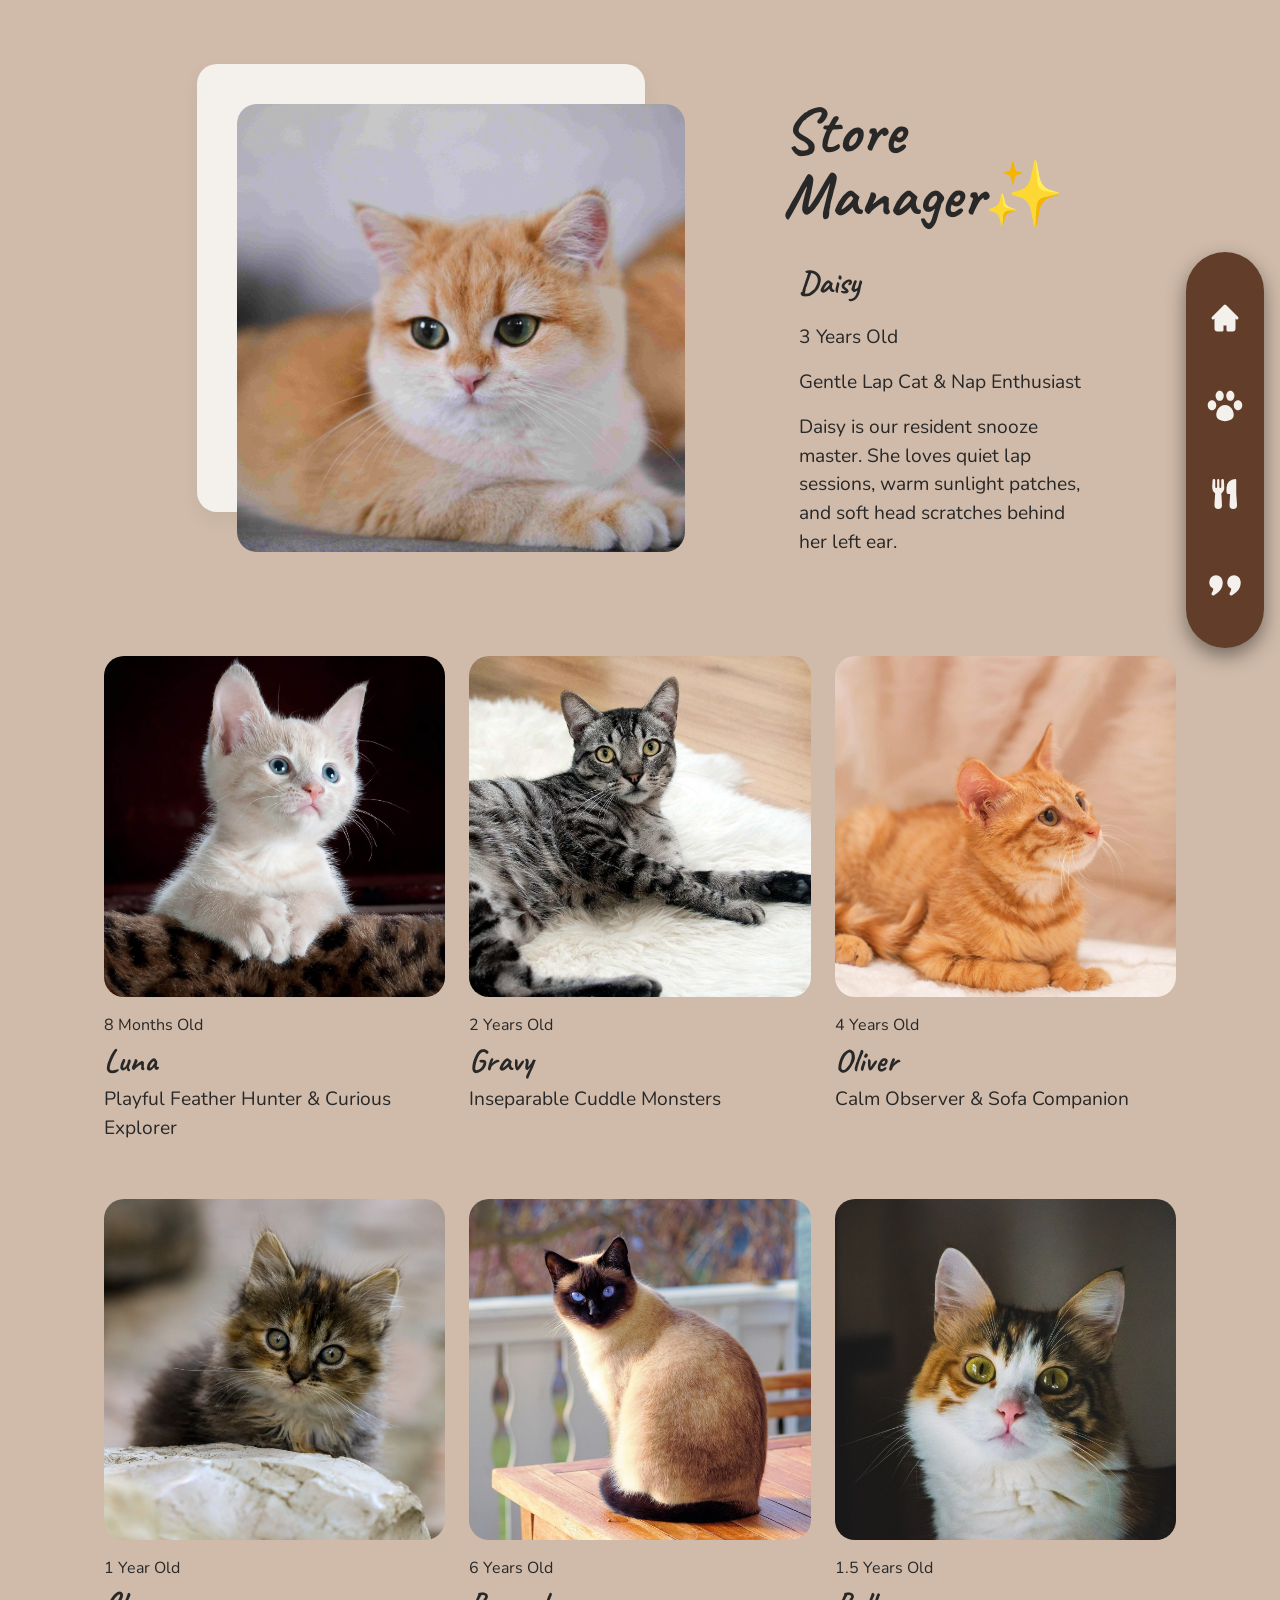
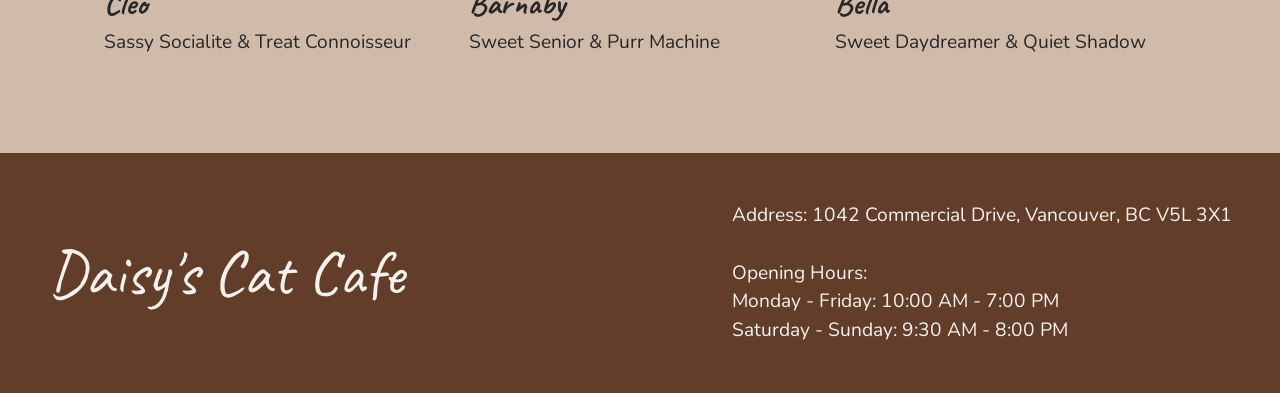
==== commit 8c056467: "address scripts problem" ====
--- a/cats.html
+++ b/cats.html
@@ -200,6 +200,6 @@
         </div>
       </footer>
     </div>
+    <script src="scripts/scripts.js" ></script>
   </body>
-  <script src="scripts/scripts.js" ></script>
 </html>
--- a/styles/styles.css
+++ b/styles/styles.css
@@ -20,10 +20,12 @@
 # Base
 --------------------------------------------------------------*/
 :root {
+  --white-color:#ffff;
   --bg-color: #f4f1ed;
   --primary-color: #d0bbaa;
   --secondary-color: #623e2a;
   --secondary-cover: #3e160174;
+  --text-color:#3b120100;
 }
 
 /* Typography
@@ -95,6 +97,7 @@
   object-fit: cover;
   object-position: center;
 }
+
 /* Links
 --------------------------------------------- */
 a,
@@ -133,6 +136,16 @@
   border: 0;
 }
 
+.overlay{
+    background-image: linear-gradient(
+    var(--secondary-cover),
+    var(--secondary-cover)
+  );
+  -webkit-backdrop-filter: blur(10px);
+  backdrop-filter: blur(10px);
+  overflow: hidden;
+}
+
 /* Header
 --------------------------------------------- */
 .site-header {
@@ -145,6 +158,7 @@
   right: 0;
   padding: 0;
   z-index: 1000;
+  box-shadow: 0 8px 20px rgba(0, 0, 0, 0.05) ;
 }
 .site-navigation {
   width: 100%;
@@ -172,6 +186,7 @@
     border-radius: 50px;
     padding: 2rem 0;
     margin: 0 1rem 0 0;
+    box-shadow: 0 8px 20px rgba(0, 0, 0, 0.438) ;
   }
 
   .site-navigation {
@@ -237,7 +252,6 @@
 
 
 /* Home Page--------------------------------------------------------- */
-
 .page-header {
   display: flex;
   flex-direction: column;
@@ -245,6 +259,7 @@
   justify-content: center;
   width: 100%;
   height: 800px;
+  background-color: #030303;
 }
 
 .page-header video {
@@ -264,12 +279,14 @@
   display: flex;
   flex-direction: column;
   justify-content: end;
+  align-items: center;
   text-align: center;
+  text-shadow: 0px 0px 20px rgba(0, 0, 0, 1);
   padding: 4rem 0;
 
   width: 100%;
   height: inherit;
-  color: var(--bg-color);
+  color: var(--white-color);
   background-image: linear-gradient(
     var(--secondary-cover),
     var(--secondary-cover)
@@ -279,16 +296,18 @@
 .hero-content p {
   font-weight: 700;
   font-size: large;
+  padding: 20px;
+  border-radius: 50px;
+  background-color: rgba(79, 37, 2, 0.859);
+  width: max-content;
 }
 
 @media (min-width: 50em) {
   .page-header {
     height: 100vh;
   }
-
   .page-header p {
     padding: 0.5rem 5rem;
-    border-radius: 50px;
     font-size: 1.5rem;
   }
   .hero-content {
@@ -296,6 +315,7 @@
   }
 }
 
+/* about */
 .section-about {
   display: flex;
   flex-direction: column;
@@ -329,11 +349,7 @@
 }
 .section-about img {
   position: relative;
-  display: block;
-  width: 100%;
   height: auto;
-  aspect-ratio: 1 / 1;
-  object-fit: cover;
   border-radius: 20px;
   z-index: 3;
 }
@@ -373,7 +389,7 @@
   text-decoration: none;
 }
 
-@media (min-width: 50em) {
+@media (min-width: 80em) {
   .section-about {
     flex-direction: row;
     align-items: center;
@@ -396,6 +412,7 @@
   .about-card {
     order: -1;
     width: max-content;
+    max-width: 30rem;
     gap: 1rem;
   }
   .about-card h2 {
@@ -414,50 +431,38 @@
   }
 }
 
-.fixed-background {
-  position: fixed;
-  top: 0;
-  left: 0;
-  width: 100vw;
-  height: 100vh;
-  background-image: url("../images/quote-bg.jpg");
-  background-size: cover;
-  background-position: top center;
-  background-repeat: no-repeat;
-  z-index: -1;
-}
-.overlay{
-    background-image: linear-gradient(
-    var(--secondary-cover),
-    var(--secondary-cover)
-  );
-  -webkit-backdrop-filter: blur(10px);
-  backdrop-filter: blur(10px);
-  overflow: hidden;
+/* testimonials */
+.dark-bg{
+  background-color: rgb(66, 26, 2);
 }
 .section-testimonials {
   display: flex;
   flex-direction: column;
   align-items: center;
   padding: 5rem 10%;
-  color: var(--bg-color);
+  color: var(--white-color);
 }
 .testimonials-wrapper {
   display: flex;
   flex-direction: column;
   justify-content: center;
-  gap: 2rem;
+  gap: 1rem;
 }
 .testimonials-title {
   padding-bottom: 2rem;
 }
-
-.customer-text {
-  display: flex;
-  flex-direction: column;
-  justify-content: start;
+.customer {
+  display: flex;
+  flex-direction: column;
   align-items: start;
-  gap: 1rem;
+  gap: 1rem; 
+  padding:50px 20px;
+  border-radius: 20px;
+  margin:0;
+}
+.customer svg{
+  width:24px;
+  height: 24px;
 }
 
 @media (min-width: 50em) {
@@ -465,20 +470,14 @@
     height: 100vh;
     justify-content: center;
     gap: 3rem;
-    padding: 1rem;
+    padding: 10%rem;
   }
   .testimonials-wrapper {
     flex-direction: row;
-    flex-wrap: wrap;
     gap: auto;
   }
   .customer {
-    width: calc(25% - 1rem);
-  }
-  .customer-text {
     flex-direction: column;
-    justify-content: space-between;
-    height: 10rem;
   }
 }
 
@@ -525,41 +524,6 @@
   flex-direction: column;
   gap: 1rem;
 }
-.cats-grid {
-  display: flex;
-  flex-direction: column;
-  width: 100%;
-  padding: 2rem 10%;
-  gap: 1rem;
-  margin: 5rem 0;
-}
-.cat-card {
-  padding: 0;
-  margin: 0;
-}
-.cat-card img {
-  display: block;
-  width: 100%;
-  height: 100%;
-  aspect-ratio: 1/1;
-  object-fit: cover;
-  object-position: center;
-  border-radius: 20px;
-}
-.cat-info {
-  margin: 1rem 0;
-  display: flex;
-  flex-direction: column;
-  gap: 0;
-}
-.cat-age {
-  font-size: 1rem;
-}
-.cat-name {
-  font-size: 2rem;
-  line-height: 1.5;
-}
-
 @media (min-width: 62em) {
   .cats-bg{
   background-color: var(--primary-color);
@@ -580,6 +544,45 @@
   .manager-card{
     max-width: 300px;
   }
+}
+
+/* cats-list */
+.cats-grid {
+  display: flex;
+  flex-direction: column;
+  width: 100%;
+  padding: 2rem 10%;
+  gap: 1rem;
+  margin: 5rem 0;
+}
+.cat-card {
+  padding: 0;
+  margin: 0;
+}
+.cat-card img {
+  display: block;
+  width: 100%;
+  height: 100%;
+  aspect-ratio: 1/1;
+  object-fit: cover;
+  object-position: center;
+  border-radius: 20px;
+}
+.cat-info {
+  margin: 1rem 0;
+  display: flex;
+  flex-direction: column;
+  gap: 0;
+}
+.cat-age {
+  font-size: 1rem;
+}
+.cat-name {
+  font-size: 2rem;
+  line-height: 1.5;
+}
+
+@media (min-width: 62em) {
   .cats-grid {
     display: grid;
     grid-template-columns: repeat(3, 1fr);
@@ -602,25 +605,24 @@
   justify-content: center;
   width: 100%;
   height: 70vh;
+  text-shadow: 0px 0px 20px rgba(0, 0, 0, 1);
+  background-color: var(--secondary-color);
 }
 .menu-header img {
-  width: 100%;
-  height: 100%;
-  object-fit: cover;
-  object-position: left;
   position: relative;
-}
-.menu-banner-content {
+    object-position: left;
+}
+.menu-title{
   position: absolute;
   display: flex;
   flex-direction: column;
   justify-content: center;
   text-align: center;
-  padding: 4rem 0;
+  font-size: 4rem;
 
   width: 100%;
   height: inherit;
-  color: var(--bg-color);
+  color: var(--white-color);
   background-image: linear-gradient(
     var(--secondary-cover),
     var(--secondary-cover)
@@ -630,16 +632,23 @@
   .menu-header {
     height: 100vh;
   }
-}
-
-.padding-general {
+  .menu-title{
+    padding:0 10%;
+    font-size: 8rem;
+  }
+}
+
+/* menu-table */
+.menu-table-section{
+  padding: 0 ;
+}
+.menu-table-wrapper{
   padding: 10%;
-}
-
+  background-color: var(--primary-color);
+}
 .menu-table-wrapper h2 {
   font-size: 3rem;
   margin: 1rem 0;
-  color: var(--secondary-color);
 }
 .menu-table {
   text-align: left;
@@ -659,14 +668,12 @@
   padding-bottom: 1rem;
 }
 @media (min-width: 50em) {
-  .padding-general {
-    padding: 8%;
-  }
   .menu-table-wrapper {
     display: flex;
     flex-direction: column;
     align-items: center;
     gap: 2rem;
+    padding: 8%;
   }
   .menu-table-wrapper h2 {
     font-size: 4rem;
@@ -715,6 +722,7 @@
   }
 }
 
+/* gallery */
 .gallery-grid {
   margin: 0;
   display: grid;
@@ -728,6 +736,7 @@
     gap: 2rem;
     background-color: var(--primary-color);
     padding-bottom: 2rem;
+    padding:0 2rem 2rem;
   }
   .gallery-item{
     border-radius: 20px;
@@ -751,9 +760,8 @@
     grid-column: 5;
     grid-row: 1 / span 2;
   }
-
-}
-
+}
+/* form */
 .form-section {
   content: "";
   display: block;
@@ -827,7 +835,20 @@
 
 
 /* credits Page ---------------------------------------------------------*/
-.white-background {
+.fixed-background {
+  position: fixed;
+  top: 0;
+  left: 0;
+  width: 100vw;
+  height: 100vh;
+  background-color: var(--dark-color);
+  background-image: url("../images/quote-bg.jpg");
+  background-size: cover;
+  background-position: top center;
+  background-repeat: no-repeat;
+  z-index: -1;
+}
+.credits-bg {
   background-color: var(--bg-color);
   margin: 5%;
   padding: 5%;
@@ -860,7 +881,7 @@
 }
 
 @media (min-width: 50em) {
-  .white-background {
+  .credits-bg {
     margin: 10%;
     padding: 10%;
   }
